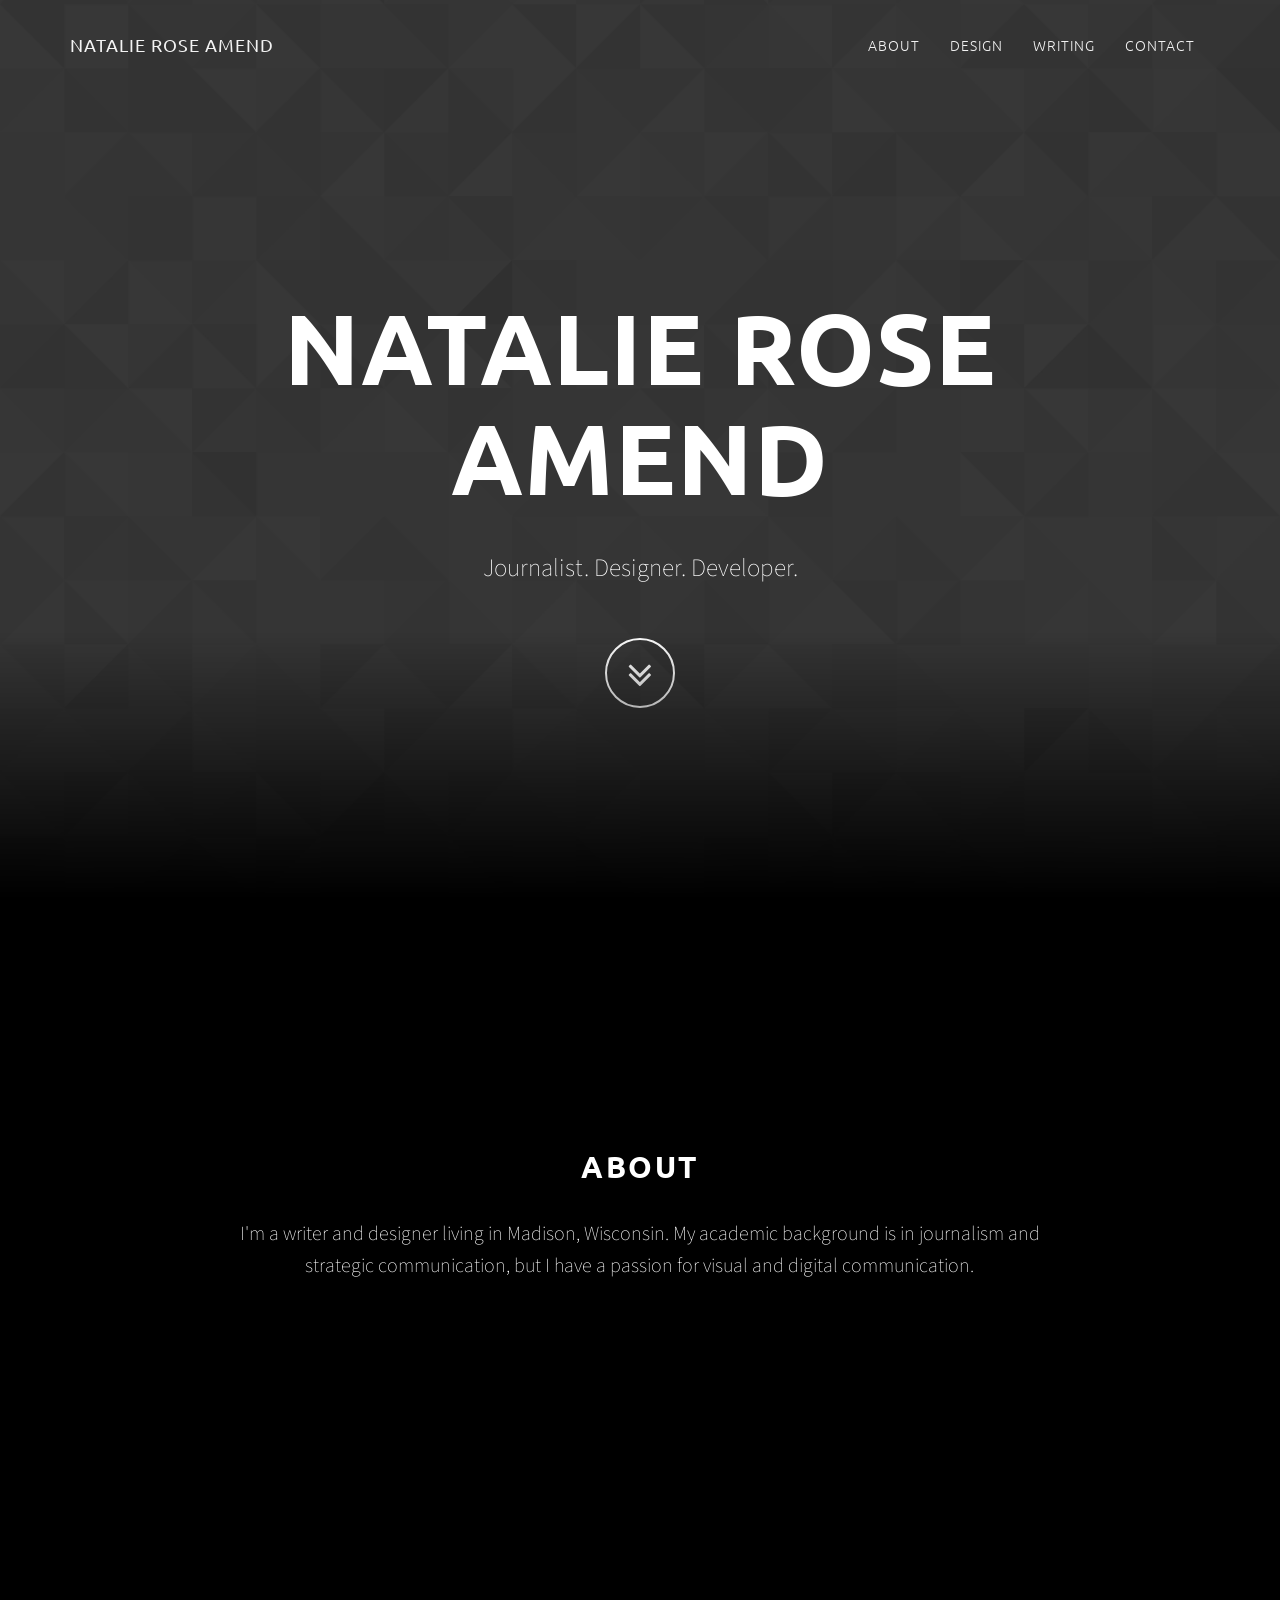
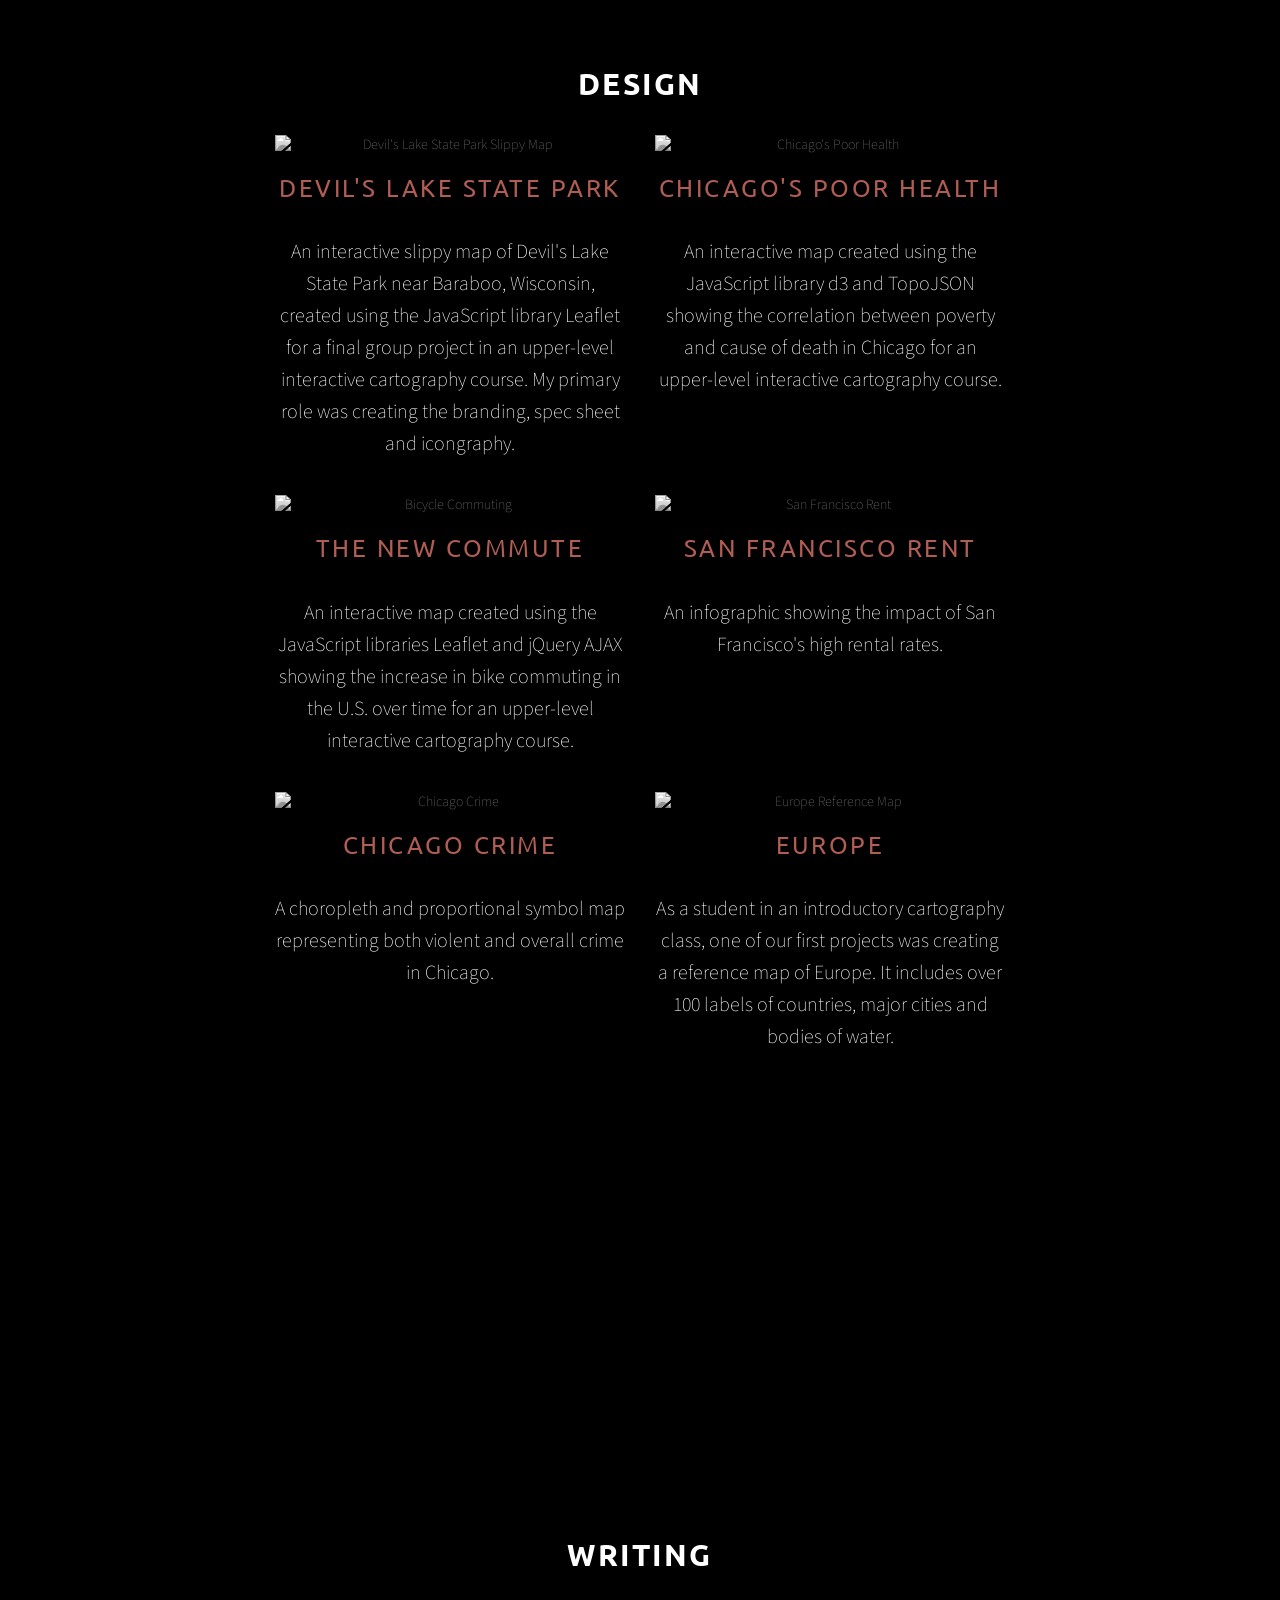
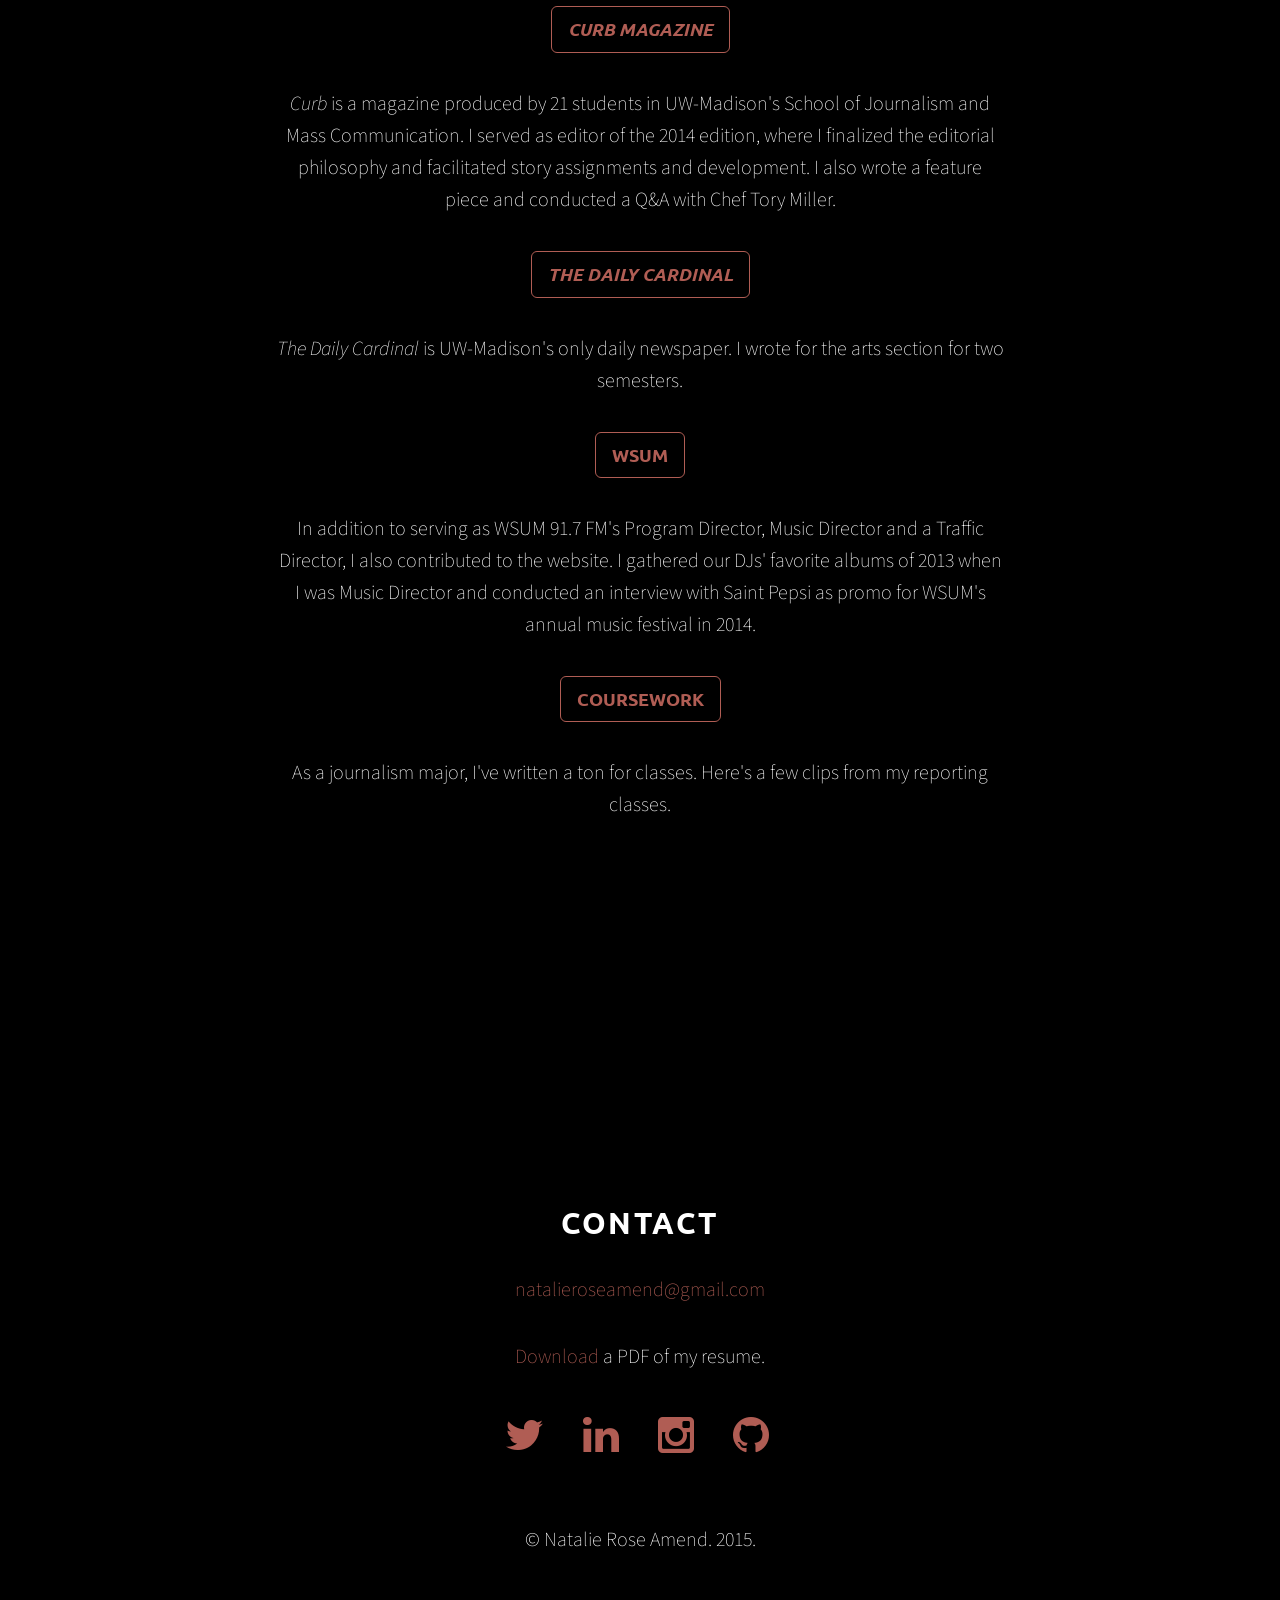
==== archive/index.html @ 85b29618 "added under construction landing" ====
<!DOCTYPE html>
<html lang="en">

<head>

    <meta charset="utf-8">
    <meta http-equiv="X-UA-Compatible" content="IE=edge">
    <meta name="viewport" content="width=device-width, initial-scale=1">
    <meta name="description" content="">
    <meta name="author" content="">

    <title>Natalie Rose Amend</title>

    <!-- Bootstrap Core CSS -->
    <link href="css/bootstrap.min.css" rel="stylesheet">

    <!-- Custom CSS -->
    <link href="css/style.css" rel="stylesheet">

    <!-- Custom Fonts -->
    <link href="font-awesome/css/font-awesome.min.css" rel="stylesheet" type="text/css">
    <link href="http://fonts.googleapis.com/css?family=Source Sans Pro:300,400,700,400italic,700italic" rel="stylesheet" type="text/css">
    <link href="http://fonts.googleapis.com/css?family=Ubuntu:300,400,700" rel="stylesheet" type="text/css">

    <!-- HTML5 Shim and Respond.js IE8 support of HTML5 elements and media queries -->
    <!-- WARNING: Respond.js doesn't work if you view the page via file:// -->
    <!--[if lt IE 9]>
        <script src="https://oss.maxcdn.com/libs/html5shiv/3.7.0/html5shiv.js"></script>
        <script src="https://oss.maxcdn.com/libs/respond.js/1.4.2/respond.min.js"></script>
    <![endif]-->

</head>

<body id="page-top" data-spy="scroll" data-target=".navbar-fixed-top">

    <!-- Navigation -->
    <nav class="navbar navbar-custom navbar-fixed-top" role="navigation">
        <div class="container">
            <div class="navbar-header">
                <button type="button" class="navbar-toggle" data-toggle="collapse" data-target=".navbar-main-collapse">
                    <i class="fa fa-bars"></i>
                </button>
                <a class="navbar-brand page-scroll" href="#page-top">
                    <span class="light">Natalie Rose Amend</span>
                </a>
            </div>

            <!-- Collect the nav links, forms, and other content for toggling -->
            <div class="collapse navbar-collapse navbar-right navbar-main-collapse">
                <ul class="nav navbar-nav">
                    <!-- Hidden li included to remove active class from about link when scrolled up past about section -->
                    <li class="hidden">
                        <a href="#page-top"></a>
                    </li>
                    <li>
                        <a class="page-scroll" href="#about">About</a>
                    </li>
                    <li>
                        <a class="page-scroll" href="#design">Design</a>
                    </li>
                    <li>
                        <a class="page-scroll" href="#writing">Writing</a>
                    </li>
                    <li>
                        <a class="page-scroll" href="#contact">Contact</a>
                    </li>
                </ul>
            </div>
            <!-- /.navbar-collapse -->
        </div>
        <!-- /.container -->
    </nav>

    <!-- intro -->
    <header class="intro">
        <div class="intro-body">
            <div class="container">
                <div class="row">
                    <div class="col-md-8 col-md-offset-2">
                        <h1 class="brand-heading">Natalie Rose Amend</h1>
                        <p class="intro-text">Journalist. Designer. Developer.</p>
                        <a href="#about" class="btn btn-circle page-scroll">
                            <i class="fa fa-angle-double-down animated"></i>
                        </a>
                    </div>
                </div>
            </div>
        </div>
    </header>

    <!-- about -->
    <section id="about" class="container content-section text-center">
        <div class="row">
            <div class="col-lg-8 col-lg-offset-2">
                <h2>About</h2>
                <p>I'm a writer and designer living in Madison, Wisconsin. My academic background is in journalism and strategic communication, but I have a passion for visual and digital communication.
            </div>
        </div>
    </section>

    <!-- design portfolio -->
    <section id="design" class="content-section text-center">
        <div class="portfolio-section">
            <div class="container">
                <div class="col-lg-8 col-lg-offset-2">
                    <h2>Design</h2>
<!-- Projects Row -->
        <div class="row">
            <div class="col-md-6 portfolio-item">
                <a href="http://geography.wisc.edu/courses/geog575/f14/students_final_projects/Devils_Lake/index.html">
                    <img class="img-responsive desaturate" src="http://i.imgur.com/4DS2DC9.png" alt="Devil's Lake State Park Slippy Map" target="_blank">
                </a><br>
                <h3>
                    <a href="http://geography.wisc.edu/courses/geog575/f14/students_final_projects/Devils_Lake/index.html" class="light" target="_blank">Devil's Lake State Park</a>
                </h3>
                <p>An interactive slippy map of Devil's Lake State Park near Baraboo, Wisconsin, created using the JavaScript library Leaflet for a final group project in an upper-level interactive cartography course. My primary role was creating the branding, spec sheet and icongraphy.</p>
            </div>
            <div class="col-md-6 portfolio-item">
                <a href="../d3/index.html">
                    <img class="img-responsive desaturate" src="http://i.imgur.com/hzvXACe.png" alt="Chicago's Poor Health" target="_blank">
                </a><br>
                <h3>
                    <a href="../d3/index.html" class="light" target="_blank">Chicago's Poor Health</a>
                </h3>
                <p>An interactive map created using the JavaScript library d3 and TopoJSON showing the correlation between poverty and cause of death in Chicago for an upper-level interactive cartography course.</p>
            </div>
        </div>
        <!-- /.row -->

        <!-- Projects Row -->
        <div class="row">
            <div class="col-md-6 portfolio-item">
                <a href="../leaflet/index.html">
                    <img class="img-responsive desaturate" src="http://i.imgur.com/d52rCHP.png" alt="Bicycle Commuting" target="_blank">
                </a><br>
                <h3>
                    <a href="../leaflet/index.html" class="light" target="_blank">The New Commute</a>
                </h3>
                <p>An interactive map created using the JavaScript libraries Leaflet and jQuery AJAX showing the increase in bike commuting in the U.S. over time for an upper-level interactive cartography course.</p>
            </div>
            <div class="col-md-6 portfolio-item">
                <a href="#">
                    <img class="img-responsive desaturate" src="http://i.imgur.com/lZc6gng.png" alt="San Francisco Rent" target="_blank">
                </a><br>
                <h3>
                    <a href="../img/SF-rent.jpg" class="light" target="_blank">San Francisco Rent</a>
                </h3>
                <p>An infographic showing the impact of San Francisco's high rental rates.</p>
            </div>
        </div>
        <!-- /.row -->

        <!-- Projects Row -->
        <div class="row">
            <div class="col-md-6 portfolio-item">
                <a href="#">
                    <img class="img-responsive desaturate" src="http://i.imgur.com/OzWQOEV.png" alt="Chicago Crime" target="_blank">
                </a><br>
                <h3>
                    <a href="../img/chicago-crime.jpg" class="light" target="_blank">Chicago Crime</a>
                </h3>
                <p>A choropleth and proportional symbol map representing both violent and overall crime in Chicago.</p>
            </div>
            <div class="col-md-6 portfolio-item">
                <a href="#">
                    <img class="img-responsive desaturate" src="http://i.imgur.com/meDMJNM.png" alt="Europe Reference Map" target="_blank">
                </a><br>
                <h3>
                    <a href="../img/europe.pdf" class="light" target="_blank">Europe</a>
                </h3>
                <p>As a student in an introductory cartography class, one of our first projects was creating a reference map of Europe. It includes over 100 labels of countries, major cities and bodies of water.</p>
            </div>
        </div>
        <!-- /.row -->
                </div>
            </div>
        </div>
    </section>

    <!-- writing portfolio -->
    <section id="writing" class="content-section text-center">
        <div class="portfolio-section">
            <div class="container">
                <div class="col-lg-8 col-lg-offset-2">
                    <h2>Writing</h2>
                    <a href="http://curbonline.com/author/natalie-amend/" target="_blank" class="btn btn-default btn-lg"><b><i>Curb Magazine</i></b></a><p><p>
                    <i>Curb</i> is a magazine produced by 21 students in UW-Madison's School of Journalism and Mass Communication. I served as editor of the 2014 edition, where I finalized the editorial philosophy and facilitated story assignments and development. I also wrote a feature piece and conducted a Q&A with Chef Tory Miller.<p><p>
                    <a href="http://host.madison.com/search/?l=50&sd=desc&s=start_time&f=html&byline=Natalie%20Amend" target="_blank" class="btn btn-default btn-lg"><b><i>The Daily Cardinal</i></b></a><p>
                    <i>The Daily Cardinal</i> is UW-Madison's only daily newspaper. I wrote for the arts section for two semesters.<p>
                     <a href="http://wsum.org/author/natalie-amend/" target="_blank" class="btn btn-default btn-lg"><b>WSUM</b></a><p>
                     In addition to serving as WSUM 91.7 FM's Program Director, Music Director and a Traffic Director, I also contributed to the website. I gathered our DJs' favorite albums of 2013 when I was Music Director and conducted an interview with Saint Pepsi as promo for WSUM's annual music festival in 2014.<p>
                     <a href="../img/coursework.pdf" target="_blank" class="btn btn-default btn-lg"><b>Coursework</b></a><p>
                     As a journalism major, I've written a ton for classes. Here's a few clips from my reporting classes.
                </div>
            </div>
        </div>
    </section>

    <!-- Contact Section -->
    <section id="contact" class="container content-section text-center">
        <div class="row">
            <div class="col-lg-8 col-lg-offset-2">
                <h2>Contact</h2>
                <p><a href="mailto:natalieroseamend@gmail.com">natalieroseamend@gmail.com</a>
                </p>
                <p><a href="../img/Amend_Resume_Winter2015.pdf" target="_blank">Download</a> a PDF of my resume.</p>
                <ul class="list-inline banner-social-buttons">
                    <li>
                        <a href="https://twitter.com/natalieamend" target="_blank" class="btn btn-social"><i class="fa fa-twitter fa-3x"></i></a>
                    </li>
                    <li>
                        <a href="http://www.linkedin.com/in/natalieamend" target="_blank" class="btn btn-social"><i class="fa fa-linkedin fa-3x"></i></a>
                    </li>
                    <li>
                        <a href="https://instagram.com/natalieroseamend" target="_blank" class="btn btn-social"><i class="fa fa-instagram fa-3x"></i></a>
                    </li>
                    <li>
                        <a href="https://github.com/natalieamend" target="_blank" class="btn btn-social"><i class="fa fa-github fa-3x"></i></a>
                    </li>
                </ul>
            </div>
        </div>
    </section>

    <!-- footer -->
    <footer>
        <div class="container text-center">
            <p>&copy; Natalie Rose Amend. 2015.</p>
        </div>
    </footer>

    <!-- scroll to top -->
    <a href="#0" class="cd-top">Top</a>

    <!-- jQuery -->
    <script src="js/jquery.js"></script>

    <!-- bootstrap -->
    <script src="js/bootstrap.min.js"></script>

    <!-- jQuery x2 -->
    <script src="js/jquery.easing.min.js"></script>

    <!-- main javascript -->
    <script src="js/main.js"></script>

</body>

</html>
---- archive/css/style.css ----
/*!
 * Start Bootstrap - Grayscale Bootstrap Theme (http://startbootstrap.com)
 * Code licensed under the Apache License v2.0.
 * For details, see http://www.apache.org/licenses/LICENSE-2.0.
 */

body {
    width: 100%;
    height: 100%;
    font-family: Source Sans Pro,"Helvetica Neue",Helvetica,Arial,sans-serif;
    font-weight: lighter;
    color: #fff;
    background-color: #000;
}

html {
    width: 100%;
    height: 100%;
}

h1,
h2,
h3,
h4,
h5,
h6 {
    margin: 0 0 35px;
    text-transform: uppercase;
    font-family: Ubuntu,"Helvetica Neue",Helvetica,Arial,sans-serif;
    font-weight: 700;
}

h1 {
    letter-spacing: 1px;
}

h2,
h3,
h4,
h5,
h6 {
    letter-spacing: 2.5px;
}

p {
    margin: 0 0 25px;
    font-size: 18px;
    line-height: 1.5;
}

@media(min-width:767px) {
    p {
        margin: 0 0 35px;
        font-size: 20px;
        line-height: 1.6;
    }
}

a {
    color: #B05D54;
    -webkit-transition: all .2s ease-in-out;
    -moz-transition: all .2s ease-in-out;
    transition: all .2s ease-in-out;
}

a:hover {
    text-decoration: none;
    color: rgba(255,255,255,.1);
}

.light {
    font-weight: 400;
}

img {
    filter: url("data:image/svg+xml;utf8,<svg xmlns=\'http://www.w3.org/2000/svg\'><filter id=\'grayscale\'><feColorMatrix type=\'matrix\' values=\'0.3333 0.3333 0.3333 0 0 0.3333 0.3333 0.3333 0 0 0.3333 0.3333 0.3333 0 0 0 0 0 1 0\'/></filter></svg>#grayscale"); /* Firefox 10+, Firefox on Android */    
    -webkit-filter: grayscale(100%);
    -moz-filter: grayscale(100%);
    -ms-filter: grayscale(100%);
    filter: grayscale(100%);
    filter: gray; /* IE 6-9 */
-webkit-transition: all 0.5s ease;
  -moz-transition: all 0.5s ease;
  -ms-transition: all 0.5s ease;
  -o-transition: all 0.5s ease;
  transition: all 0.5s ease;
}

img:hover {
    filter: grayscale(0%);
    -webkit-filter: grayscale(0%);
    filter: none;
    opacity: 1;
}

.navbar-custom {
    margin-bottom: 0;
    text-transform: uppercase;
    font-family: Ubuntu,"Helvetica Neue",Helvetica,Arial,sans-serif;
    background-color: #B05D54;
    opacity: .94;
}

.navbar-custom .navbar-brand {
    font-weight: 700;
}

.navbar-custom .navbar-brand:focus {
    outline: 0;
}

.navbar-custom .navbar-brand .navbar-toggle {
    padding: 4px 6px;
    font-size: 16px;
    color: #fff;
}

.navbar-custom .navbar-brand .navbar-toggle:focus,
.navbar-custom .navbar-brand .navbar-toggle:active {
    outline: 0;
}

.navbar-custom a {
    color: #fff;
}

.navbar-custom .nav li.active {
    outline: nonte;
    background-color: rgba(255,255,255,.3);
}

.navbar-custom .nav li a {
    -webkit-transition: background .3s ease-in-out;
    -moz-transition: background .3s ease-in-out;
    transition: background .3s ease-in-out;
}

.navbar-custom .nav li a:hover,
.navbar-custom .nav li a:focus,
.navbar-custom .nav li a.active {
    outline: 0;
    background-color: rgba(255,255,255,.3);
}

@media(min-width:767px) {
    .navbar {
        padding: 20px 0;
        border-bottom: 0;
        letter-spacing: 1px;
        background: 0 0;
        -webkit-transition: background .5s ease-in-out,padding .5s ease-in-out;
        -moz-transition: background .5s ease-in-out,padding .5s ease-in-out;
        transition: background .5s ease-in-out,padding .5s ease-in-out;
    }

    .top-nav-collapse {
        padding: 0;
        background-color: #B05D54;
    }

    .navbar-custom.top-nav-collapse {
        border-bottom: 1px solid rgba(255,255,255,.3);
    }
}

.intro {
    display: table;
    width: 100%;
    height: 100%;
    padding: 100px 0;
    text-align: center;
    color: #fff;
    background: url(../img/intro-background.png) bottom center scroll;
    background-color: #000;
    -webkit-background-size: cover;
    -moz-background-size: cover;
    background-size: cover;
    -o-background-size: cover;
    -webkit-mask-image: -webkit-gradient(linear, left 70%, left bottom, from(rgba(0,0,0,1)), to(rgba(0,0,0,0)));

}

.intro .intro-body {
    display: table-cell;
    vertical-align: middle;
}

.intro .intro-body .brand-heading {
    font-size: 35px;
    margin-top: 100px;
}

.intro .intro-body .intro-text {
    font-size: 18px;
}

@media(min-width:767px) {
    .intro {
        height: 100%;
        padding: 0;
    }

    .intro .intro-body .brand-heading {
        font-size: 100px;
    }

    .intro .intro-body .intro-text {
        font-size: 25px;
    }
}

.btn-circle {
    width: 70px;
    height: 70px;
    margin-top: 15px;
    padding: 7px 16px;
    border: 2px solid #fff;
    border-radius: 35px;
    font-size: 40px;
    color: #fff;
    background: 0 0;
    -webkit-transition: background .3s ease-in-out;
    -moz-transition: background .3s ease-in-out;
    transition: background .3s ease-in-out;
}

.btn-circle:hover,
.btn-circle:focus {
    outline: 0;
    color: #fff;
    background: rgba(255,255,255,.1);
}

.btn-circle i.animated {
    -webkit-transition-property: -webkit-transform;
    -webkit-transition-duration: 1s;
    -moz-transition-property: -moz-transform;
    -moz-transition-duration: 1s;
}

.btn-circle:hover i.animated {
    -webkit-animation-name: pulse;
    -moz-animation-name: pulse;
    -webkit-animation-duration: 1.5s;
    -moz-animation-duration: 1.5s;
    -webkit-animation-iteration-count: infinite;
    -moz-animation-iteration-count: infinite;
    -webkit-animation-timing-function: linear;
    -moz-animation-timing-function: linear;
}

@-webkit-keyframes pulse {    
    0 {
        -webkit-transform: scale(1);
        transform: scale(1);
    }

    50% {
        -webkit-transform: scale(1.2);
        transform: scale(1.2);
    }

    100% {
        -webkit-transform: scale(1);
        transform: scale(1);
    }
}

@-moz-keyframes pulse {    
    0 {
        -moz-transform: scale(1);
        transform: scale(1);
    }

    50% {
        -moz-transform: scale(1.2);
        transform: scale(1.2);
    }

    100% {
        -moz-transform: scale(1);
        transform: scale(1);
    }
}

.content-section {
    width: 100%;
    padding-top: 100px;
    background-color: #000000;
    -webkit-background-size: cover;
    -moz-background-size: cover;
    background-size: cover;
    -o-background-size: cover;
}

.portfolio-section {
    width: 100%;
    padding: 50px 0;
    color: #fff;
    background-color: #000000;
    -webkit-background-size: cover;
    -moz-background-size: cover;
    background-size: cover;
    -o-background-size: cover;
}

@media(min-width:767px) {
    .content-section {
        padding-top: 250px;
    }

    .portfolio-section {
        padding: 100px 0;
    }

}

.btn {
    text-transform: uppercase;
    font-family: Ubuntu,"Helvetica Neue",Helvetica,Arial,sans-serif;
    font-weight: 200;
    display: inline-block;
    -webkit-transition: all .3s ease-in-out;
    -moz-transition: all .3s ease-in-out;
    transition: all .3s ease-in-out;
}

.btn-default {
    border: 1px solid #B05D54;
    color: #B05D54;
    background-color: transparent;
}

.btn-default:hover,
.btn-default:focus {
    border: 1px solid #B05D54;
    outline: 0;
    color: #000;
    background-color: #B05D54;
}

ul.banner-social-buttons {
    margin-top: 0;
}

@media(max-width:1199px) {
    ul.banner-social-buttons {
        margin-top: 15px;
    }
}

@media(max-width:767px) {
    ul.banner-social-buttons li {
        display: block;
        margin-bottom: 20px;
        padding: 0;
    }

    ul.banner-social-buttons li:last-child {
        margin-bottom: 0;
    }
}

footer {
    padding: 50px 0;
}

footer p {
    margin: 0;
}

/* selection color */

::selection {
  background: rgba(237,237,237,0.7); /* WebKit/Blink Browsers */
}
::-moz-selection {
  background: rgba(237,237,237,0.7); /* Gecko Browsers */
}

/* scroll to top */

.cd-container {
  width: 90%;
  max-width: 768px;
  margin: 2em auto;
}
.cd-container::after {
  /* clearfix */
  content: '';
  display: table;
  clear: both;
}

.cd-top {
  display: inline-block;
  height: 40px;
  width: 40px;
  position: fixed;
  bottom: 40px;
  right: 10px;
  box-shadow: 0 0 10px rgba(0, 0, 0, 0.05);
  /* image replacement properties */
  overflow: hidden;
  text-indent: 100%;
  white-space: nowrap;
  background: rgba(232, 98, 86, 0.8) url(../img/cd-top-arrow.svg) no-repeat center 50%;
  visibility: hidden;
  opacity: 0;
  -webkit-transition: all 0.5s ease;
  -moz-transition: all 0.5s ease;
  -ms-transition: all 0.5s ease;
  -o-transition: all 0.5s ease;
  transition: all 0.5s ease;
}
.cd-top.cd-is-visible, .cd-top.cd-fade-out, .no-touch .cd-top:hover {
    opacity: 1;
}
.cd-top.cd-is-visible {
  /* the button becomes visible */
  visibility: visible;
}
.cd-top.cd-fade-out {
  /* if the user keeps scrolling down, the button is out of focus and becomes less visible */
  opacity: .65;
}
.no-touch .cd-top:hover {
  background-color: #000000;
  opacity: 1;
}
@media only screen and (min-width: 768px) {
  .cd-top {
    right: 20px;
    bottom: 20px;
  }
}
@media only screen and (min-width: 1024px) {
  .cd-top {
    height: 60px;
    width: 60px;
    right: 30px;
    bottom: 30px;
  }
}
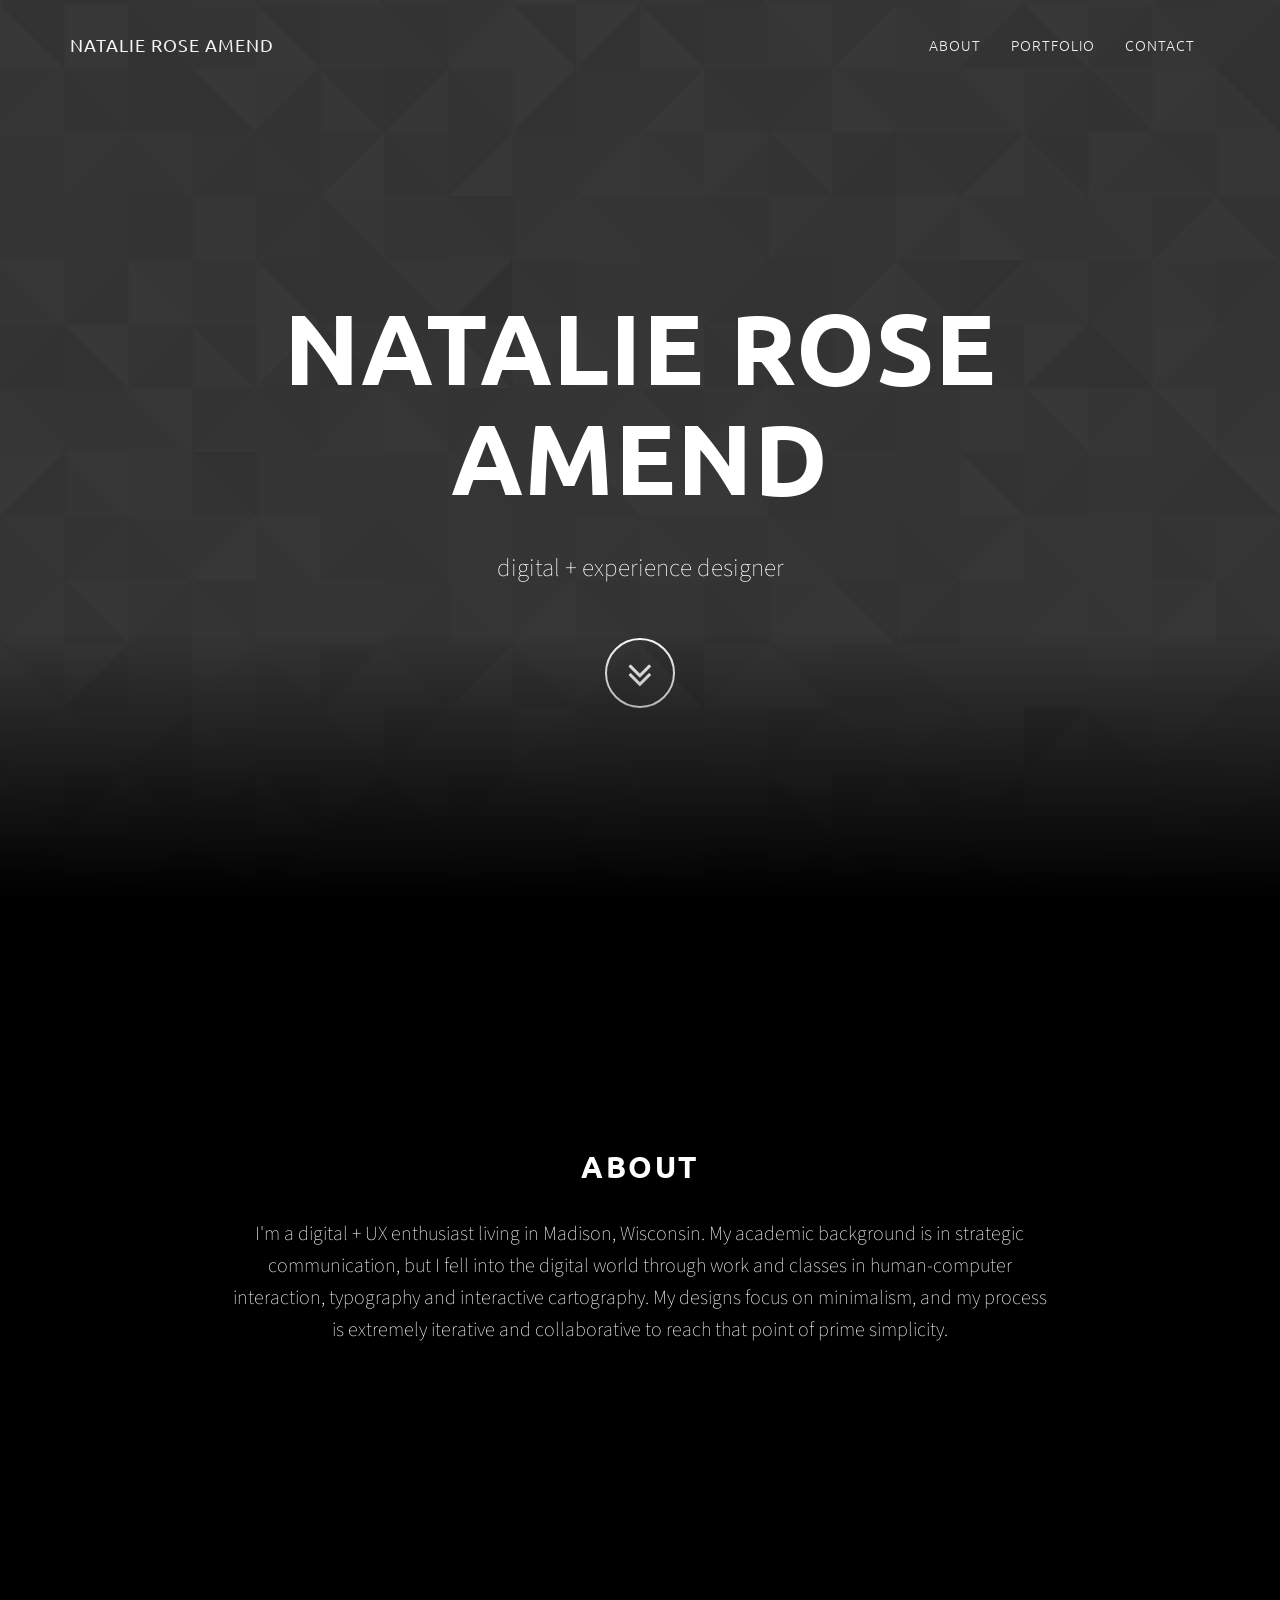
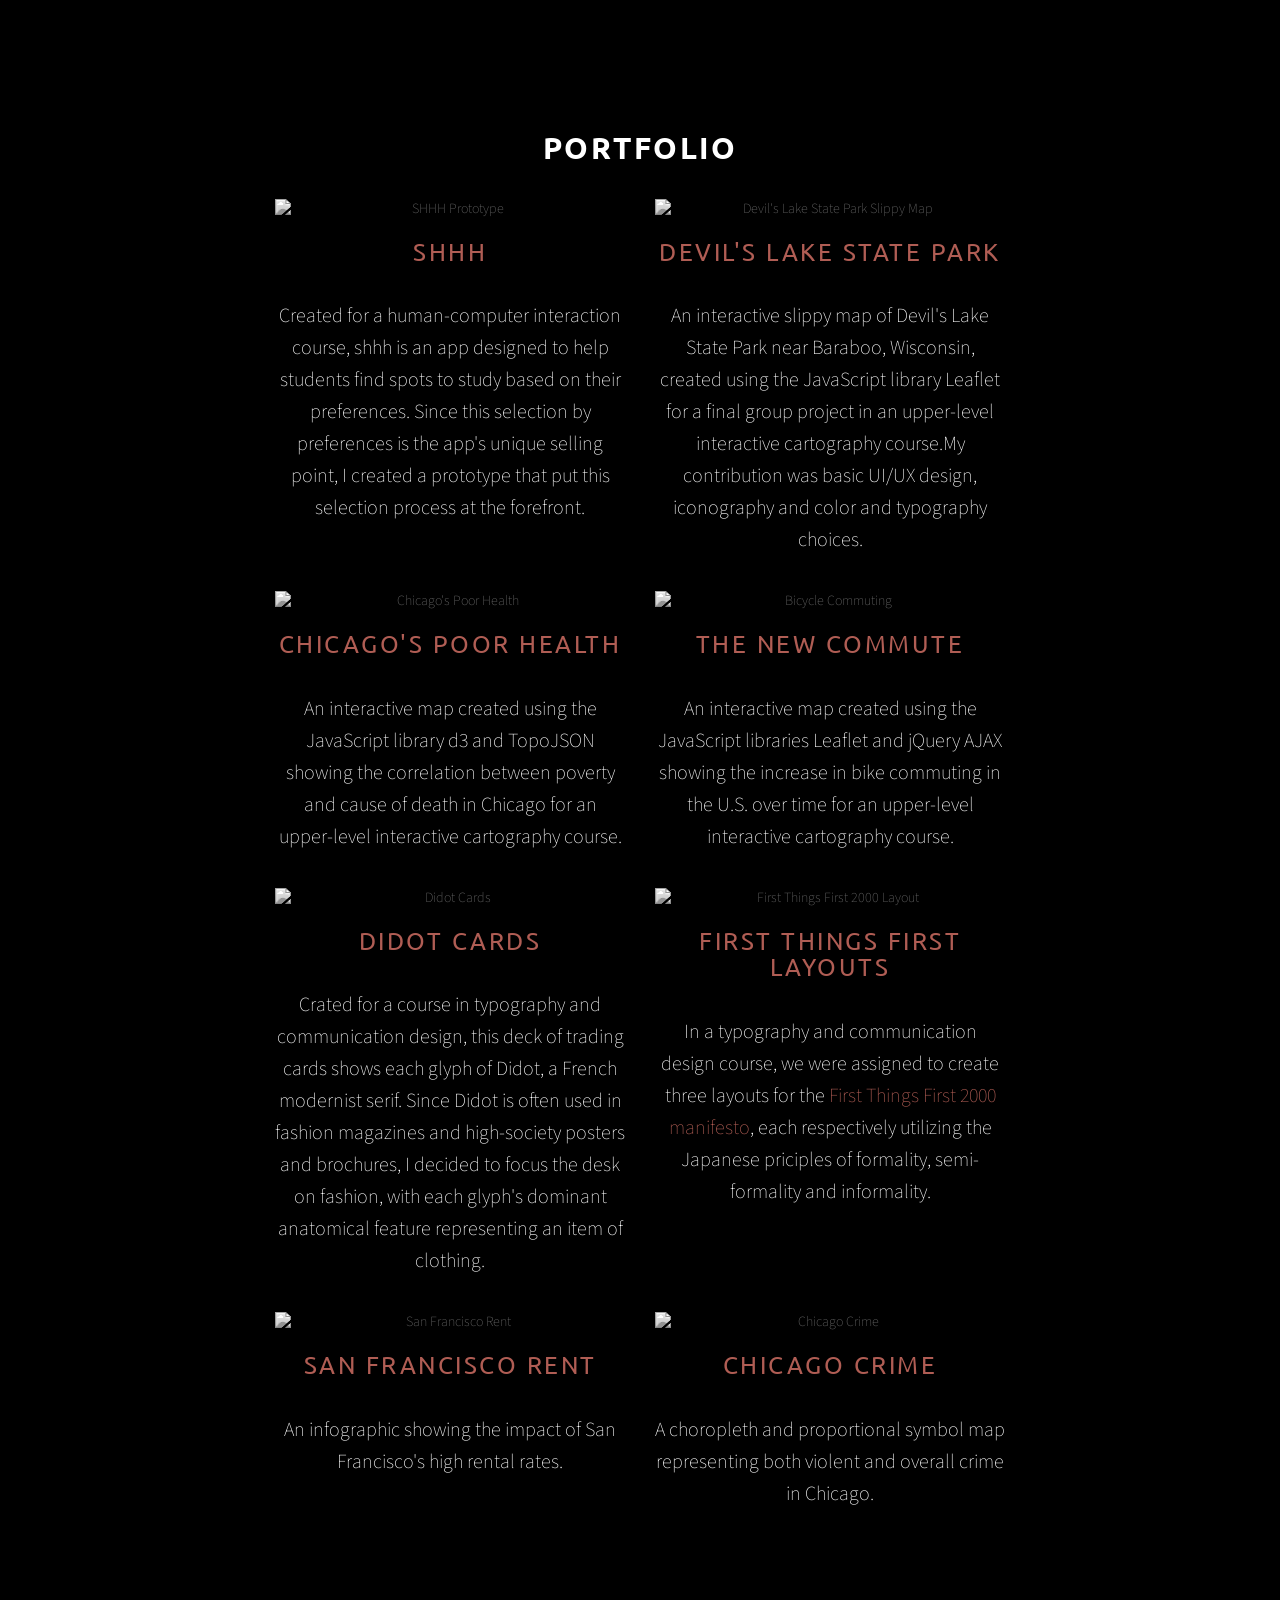
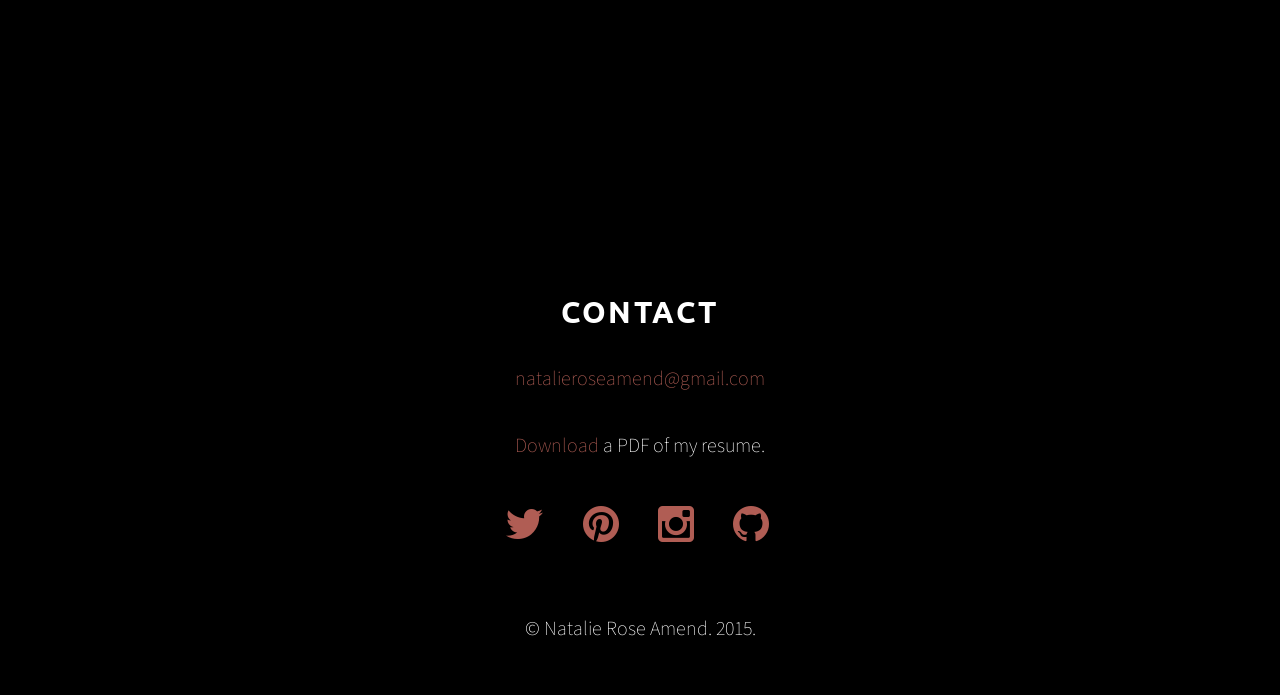
==== commit ac71b9a5: "launch" ====
--- a/archive/index.html
+++ b/archive/index.html
@@ -9,7 +9,7 @@
     <meta name="description" content="">
     <meta name="author" content="">
 
-    <title>Natalie Rose Amend</title>
+    <title>NATALIE ROSE AMEND</title>
 
     <!-- Bootstrap Core CSS -->
     <link href="css/bootstrap.min.css" rel="stylesheet">
@@ -56,10 +56,7 @@
                         <a class="page-scroll" href="#about">About</a>
                     </li>
                     <li>
-                        <a class="page-scroll" href="#design">Design</a>
-                    </li>
-                    <li>
-                        <a class="page-scroll" href="#writing">Writing</a>
+                        <a class="page-scroll" href="#portfolio">Portfolio</a>
                     </li>
                     <li>
                         <a class="page-scroll" href="#contact">Contact</a>
@@ -78,7 +75,7 @@
                 <div class="row">
                     <div class="col-md-8 col-md-offset-2">
                         <h1 class="brand-heading">Natalie Rose Amend</h1>
-                        <p class="intro-text">Journalist. Designer. Developer.</p>
+                        <p class="intro-text">digital + experience designer</p>
                         <a href="#about" class="btn btn-circle page-scroll">
                             <i class="fa fa-angle-double-down animated"></i>
                         </a>
@@ -93,30 +90,44 @@
         <div class="row">
             <div class="col-lg-8 col-lg-offset-2">
                 <h2>About</h2>
-                <p>I'm a writer and designer living in Madison, Wisconsin. My academic background is in journalism and strategic communication, but I have a passion for visual and digital communication.
+                <p class="center-justified">I'm a digital + UX enthusiast living in Madison, Wisconsin. My academic background is in strategic communication, but I fell into the digital world through work and classes in human-computer interaction, typography and interactive cartography. My designs focus on minimalism, and my process is extremely iterative and collaborative to reach that point of prime simplicity.
             </div>
         </div>
     </section>
 
     <!-- design portfolio -->
-    <section id="design" class="content-section text-center">
+    <section id="portfolio" class="content-section text-center">
         <div class="portfolio-section">
             <div class="container">
                 <div class="col-lg-8 col-lg-offset-2">
-                    <h2>Design</h2>
+                    <h2>Portfolio</h2>
 <!-- Projects Row -->
         <div class="row">
             <div class="col-md-6 portfolio-item">
-                <a href="http://geography.wisc.edu/courses/geog575/f14/students_final_projects/Devils_Lake/index.html">
+                <a href="shhh.html" target="blank">
+                    <img class="img-responsive desaturate" src="http://i.imgur.com/r5UMZY3.png" alt="SHHH Prototype" target="_blank">
+                </a><br>
+                <h3>
+                    <a href="shhh.html" class="light" target="_blank">SHHH</a>
+                </h3>
+                <p>Created for a human-computer interaction course, shhh is an app designed to help students find spots to study based on their preferences. Since this selection by preferences is the app's unique selling point, I created a prototype that put this selection process at the forefront.</p>
+            </div>
+            <div class="col-md-6 portfolio-item">
+                <a href="http://geography.wisc.edu/courses/geog575/f14/students_final_projects/Devils_Lake/index.html" target="_blank">
                     <img class="img-responsive desaturate" src="http://i.imgur.com/4DS2DC9.png" alt="Devil's Lake State Park Slippy Map" target="_blank">
                 </a><br>
                 <h3>
                     <a href="http://geography.wisc.edu/courses/geog575/f14/students_final_projects/Devils_Lake/index.html" class="light" target="_blank">Devil's Lake State Park</a>
                 </h3>
-                <p>An interactive slippy map of Devil's Lake State Park near Baraboo, Wisconsin, created using the JavaScript library Leaflet for a final group project in an upper-level interactive cartography course. My primary role was creating the branding, spec sheet and icongraphy.</p>
-            </div>
-            <div class="col-md-6 portfolio-item">
-                <a href="../d3/index.html">
+                <p>An interactive slippy map of Devil's Lake State Park near Baraboo, Wisconsin, created using the JavaScript library Leaflet for a final group project in an upper-level interactive cartography course.My contribution was basic UI/UX design, iconography and color and typography choices.</p>
+            </div>
+        </div>
+        <!-- /.row -->
+
+        <!-- Projects Row -->
+        <div class="row">
+            <div class="col-md-6 portfolio-item">
+                <a href="../d3/index.html" target="_blank">
                     <img class="img-responsive desaturate" src="http://i.imgur.com/hzvXACe.png" alt="Chicago's Poor Health" target="_blank">
                 </a><br>
                 <h3>
@@ -124,73 +135,65 @@
                 </h3>
                 <p>An interactive map created using the JavaScript library d3 and TopoJSON showing the correlation between poverty and cause of death in Chicago for an upper-level interactive cartography course.</p>
             </div>
+            <div class="col-md-6 portfolio-item">
+                <a href="../leaflet/index.html" target="_blank">
+                    <img class="img-responsive desaturate" src="http://i.imgur.com/d52rCHP.png" alt="Bicycle Commuting" target="_blank">
+                </a><br>
+                <h3>
+                    <a href="../leaflet/index.html" class="light" target="_blank">The New Commute</a>
+                </h3>
+                <p>An interactive map created using the JavaScript libraries Leaflet and jQuery AJAX showing the increase in bike commuting in the U.S. over time for an upper-level interactive cartography course.</p>
+            </div>
         </div>
         <!-- /.row -->
 
         <!-- Projects Row -->
         <div class="row">
-            <div class="col-md-6 portfolio-item">
-                <a href="../leaflet/index.html">
-                    <img class="img-responsive desaturate" src="http://i.imgur.com/d52rCHP.png" alt="Bicycle Commuting" target="_blank">
-                </a><br>
-                <h3>
-                    <a href="../leaflet/index.html" class="light" target="_blank">The New Commute</a>
-                </h3>
-                <p>An interactive map created using the JavaScript libraries Leaflet and jQuery AJAX showing the increase in bike commuting in the U.S. over time for an upper-level interactive cartography course.</p>
-            </div>
-            <div class="col-md-6 portfolio-item">
-                <a href="#">
+                <div class="col-md-6 portfolio-item">
+                <a href="../img/port/didot-cards.pdf" target="_blank">
+                    <img class="img-responsive desaturate" src="http://i.imgur.com/lZc6gng.png" alt="Didot Cards" target="_blank">
+                </a><br>
+                <h3>
+                    <a href="../img/port/didot-cards.pdf" class="light" target="_blank">Didot Cards</a>
+                </h3>
+                <p>Crated for a course in typography and communication design, this deck of trading cards shows each glyph of Didot, a French modernist serif. Since Didot is often used in fashion magazines and high-society posters and brochures, I decided to focus the desk on fashion, with each glyph's dominant anatomical feature representing an item of clothing.</p>
+            </div>
+            <div class="col-md-6 portfolio-item">
+                <a href="../img/port/first-things-first.pdf" target="_blank">
+                    <img class="img-responsive desaturate" src="http://i.imgur.com/OzWQOEV.png" alt="First Things First 2000 Layout" target="_blank">
+                </a><br>
+                <h3>
+                    <a href="../img/port/first-things-first.pdf" class="light" target="_blank">First Things First Layouts</a>
+                </h3>
+                <p>In a typography and communication design course, we were assigned to create three layouts for the <a href="http://www.eyemagazine.com/feature/article/first-things-first-manifesto-2000" target="_blank">First Things First 2000 manifesto</a>, each respectively utilizing the Japanese priciples of formality, semi-formality and informality.</p>
+            </div>
+        </div>
+        <!-- /.row -->
+
+        <!-- Projects Row -->
+        <div class="row">
+                <div class="col-md-6 portfolio-item">
+                <a href="../img/port/didot-cards.pdf" target="_blank">
                     <img class="img-responsive desaturate" src="http://i.imgur.com/lZc6gng.png" alt="San Francisco Rent" target="_blank">
                 </a><br>
                 <h3>
-                    <a href="../img/SF-rent.jpg" class="light" target="_blank">San Francisco Rent</a>
+                    <a href="../img/port/didot-cards.pdf" class="light" target="_blank">San Francisco Rent</a>
                 </h3>
                 <p>An infographic showing the impact of San Francisco's high rental rates.</p>
             </div>
-        </div>
-        <!-- /.row -->
-
-        <!-- Projects Row -->
-        <div class="row">
-            <div class="col-md-6 portfolio-item">
-                <a href="#">
+            <div class="col-md-6 portfolio-item">
+                <a href="../img/port/didot-cards.pdf" target="_blank">
                     <img class="img-responsive desaturate" src="http://i.imgur.com/OzWQOEV.png" alt="Chicago Crime" target="_blank">
                 </a><br>
                 <h3>
-                    <a href="../img/chicago-crime.jpg" class="light" target="_blank">Chicago Crime</a>
+                    <a href="../img/port/didot-cards.pdf" class="light" target="_blank">Chicago Crime</a>
                 </h3>
                 <p>A choropleth and proportional symbol map representing both violent and overall crime in Chicago.</p>
             </div>
-            <div class="col-md-6 portfolio-item">
-                <a href="#">
-                    <img class="img-responsive desaturate" src="http://i.imgur.com/meDMJNM.png" alt="Europe Reference Map" target="_blank">
-                </a><br>
-                <h3>
-                    <a href="../img/europe.pdf" class="light" target="_blank">Europe</a>
-                </h3>
-                <p>As a student in an introductory cartography class, one of our first projects was creating a reference map of Europe. It includes over 100 labels of countries, major cities and bodies of water.</p>
-            </div>
-        </div>
-        <!-- /.row -->
-                </div>
-            </div>
-        </div>
-    </section>
-
-    <!-- writing portfolio -->
-    <section id="writing" class="content-section text-center">
-        <div class="portfolio-section">
-            <div class="container">
-                <div class="col-lg-8 col-lg-offset-2">
-                    <h2>Writing</h2>
-                    <a href="http://curbonline.com/author/natalie-amend/" target="_blank" class="btn btn-default btn-lg"><b><i>Curb Magazine</i></b></a><p><p>
-                    <i>Curb</i> is a magazine produced by 21 students in UW-Madison's School of Journalism and Mass Communication. I served as editor of the 2014 edition, where I finalized the editorial philosophy and facilitated story assignments and development. I also wrote a feature piece and conducted a Q&A with Chef Tory Miller.<p><p>
-                    <a href="http://host.madison.com/search/?l=50&sd=desc&s=start_time&f=html&byline=Natalie%20Amend" target="_blank" class="btn btn-default btn-lg"><b><i>The Daily Cardinal</i></b></a><p>
-                    <i>The Daily Cardinal</i> is UW-Madison's only daily newspaper. I wrote for the arts section for two semesters.<p>
-                     <a href="http://wsum.org/author/natalie-amend/" target="_blank" class="btn btn-default btn-lg"><b>WSUM</b></a><p>
-                     In addition to serving as WSUM 91.7 FM's Program Director, Music Director and a Traffic Director, I also contributed to the website. I gathered our DJs' favorite albums of 2013 when I was Music Director and conducted an interview with Saint Pepsi as promo for WSUM's annual music festival in 2014.<p>
-                     <a href="../img/coursework.pdf" target="_blank" class="btn btn-default btn-lg"><b>Coursework</b></a><p>
-                     As a journalism major, I've written a ton for classes. Here's a few clips from my reporting classes.
+        </div>
+        <!-- /.row -->
+
+
                 </div>
             </div>
         </div>
@@ -203,13 +206,13 @@
                 <h2>Contact</h2>
                 <p><a href="mailto:natalieroseamend@gmail.com">natalieroseamend@gmail.com</a>
                 </p>
-                <p><a href="../img/Amend_Resume_Winter2015.pdf" target="_blank">Download</a> a PDF of my resume.</p>
+                <p><a href=".../img/Amend_Resume_Spring2015.pdf" target="_blank">Download</a> a PDF of my resume.</p>
                 <ul class="list-inline banner-social-buttons">
                     <li>
                         <a href="https://twitter.com/natalieamend" target="_blank" class="btn btn-social"><i class="fa fa-twitter fa-3x"></i></a>
                     </li>
                     <li>
-                        <a href="http://www.linkedin.com/in/natalieamend" target="_blank" class="btn btn-social"><i class="fa fa-linkedin fa-3x"></i></a>
+                        <a href="http://www.pinterest.com/natalieamend" target="_blank" class="btn btn-social"><i class="fa fa-pinterest fa-3x"></i></a>
                     </li>
                     <li>
                         <a href="https://instagram.com/natalieroseamend" target="_blank" class="btn btn-social"><i class="fa fa-instagram fa-3x"></i></a>
--- a/archive/css/style.css
+++ b/archive/css/style.css
@@ -441,4 +441,4 @@
     right: 30px;
     bottom: 30px;
   }
-}
+}
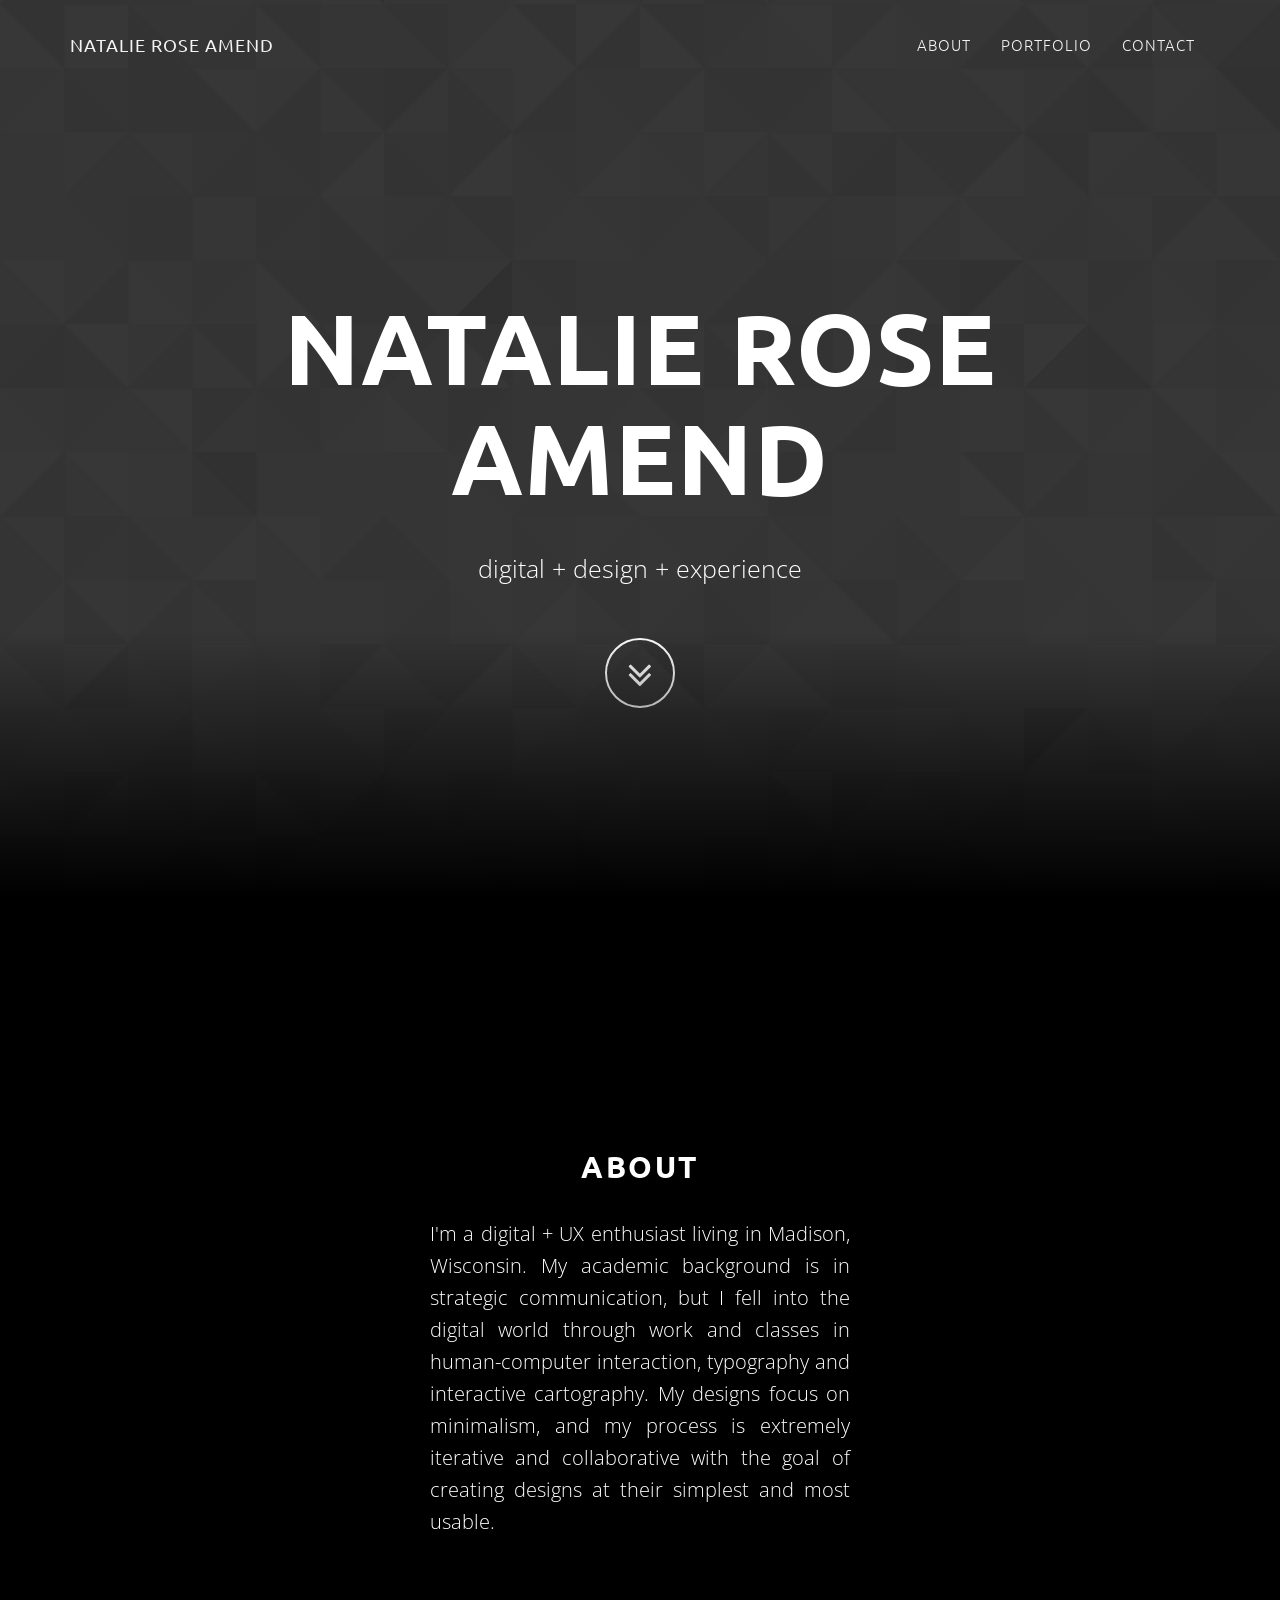
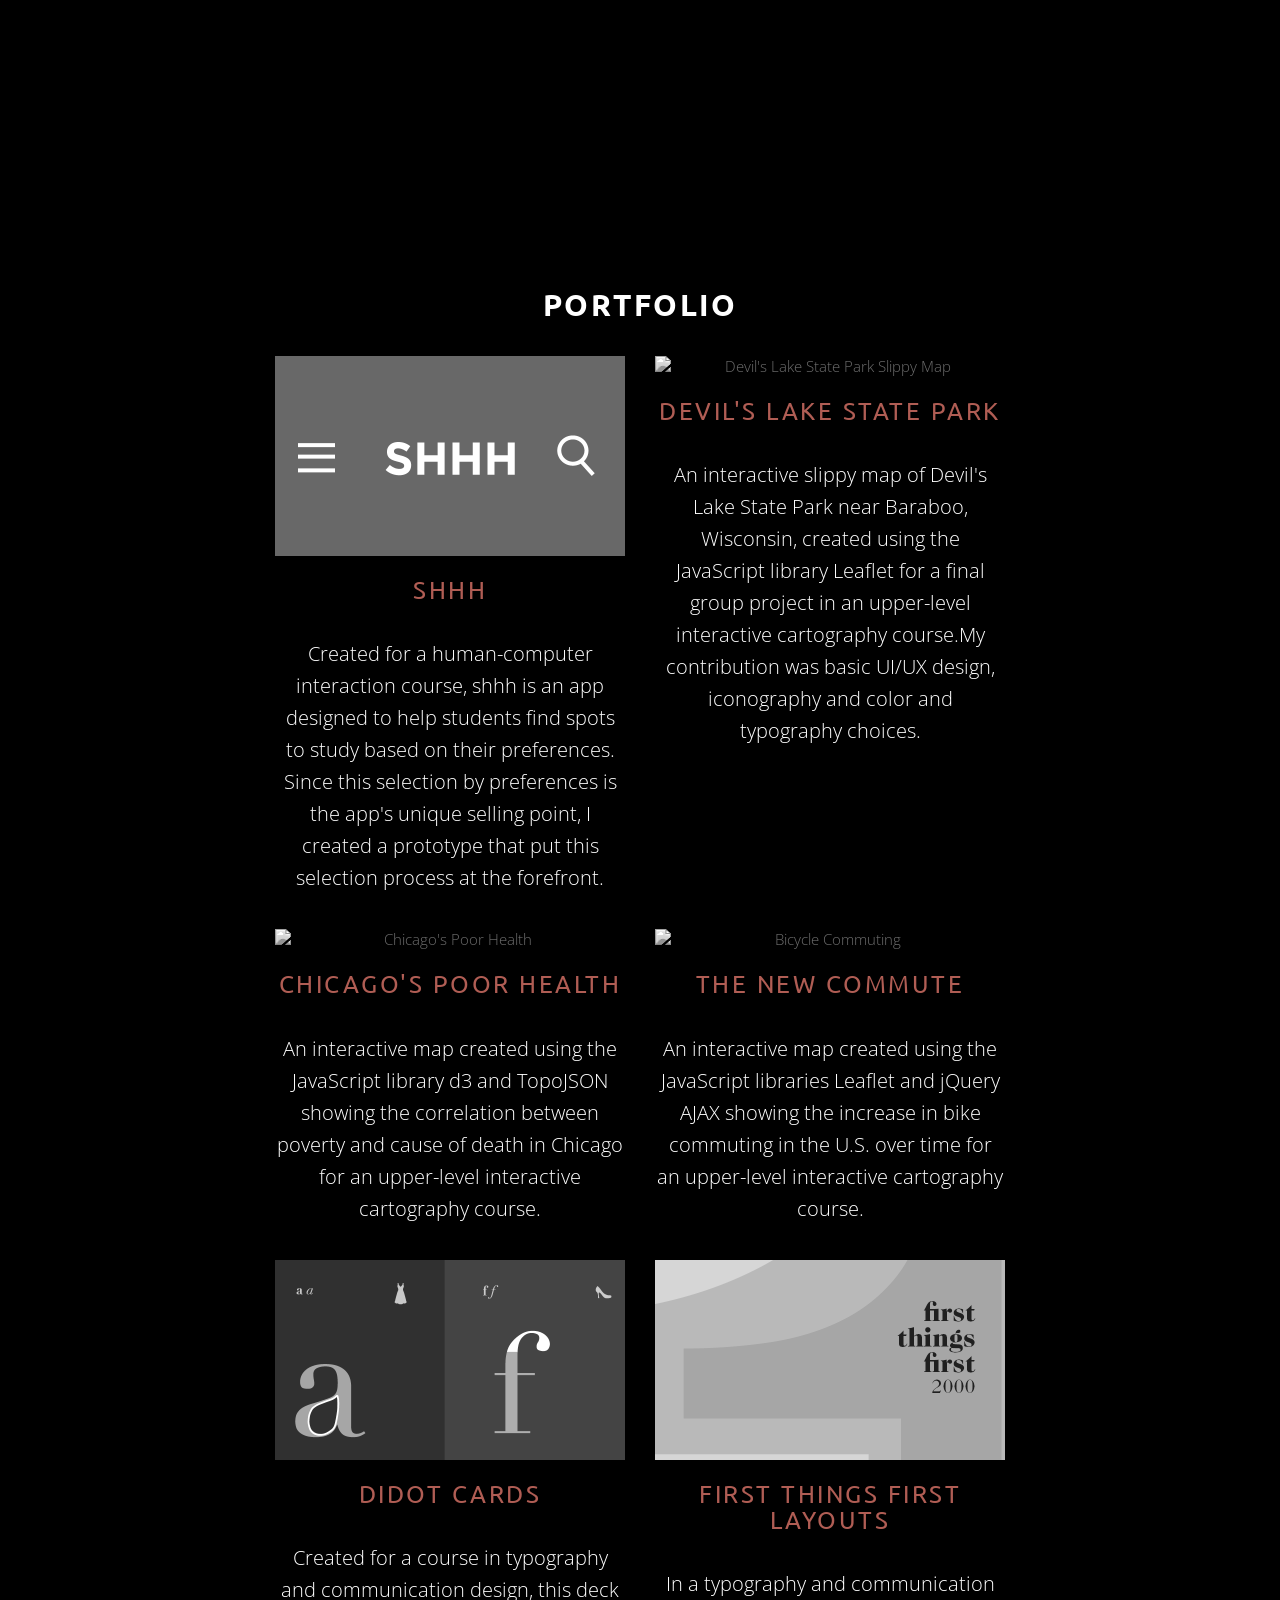
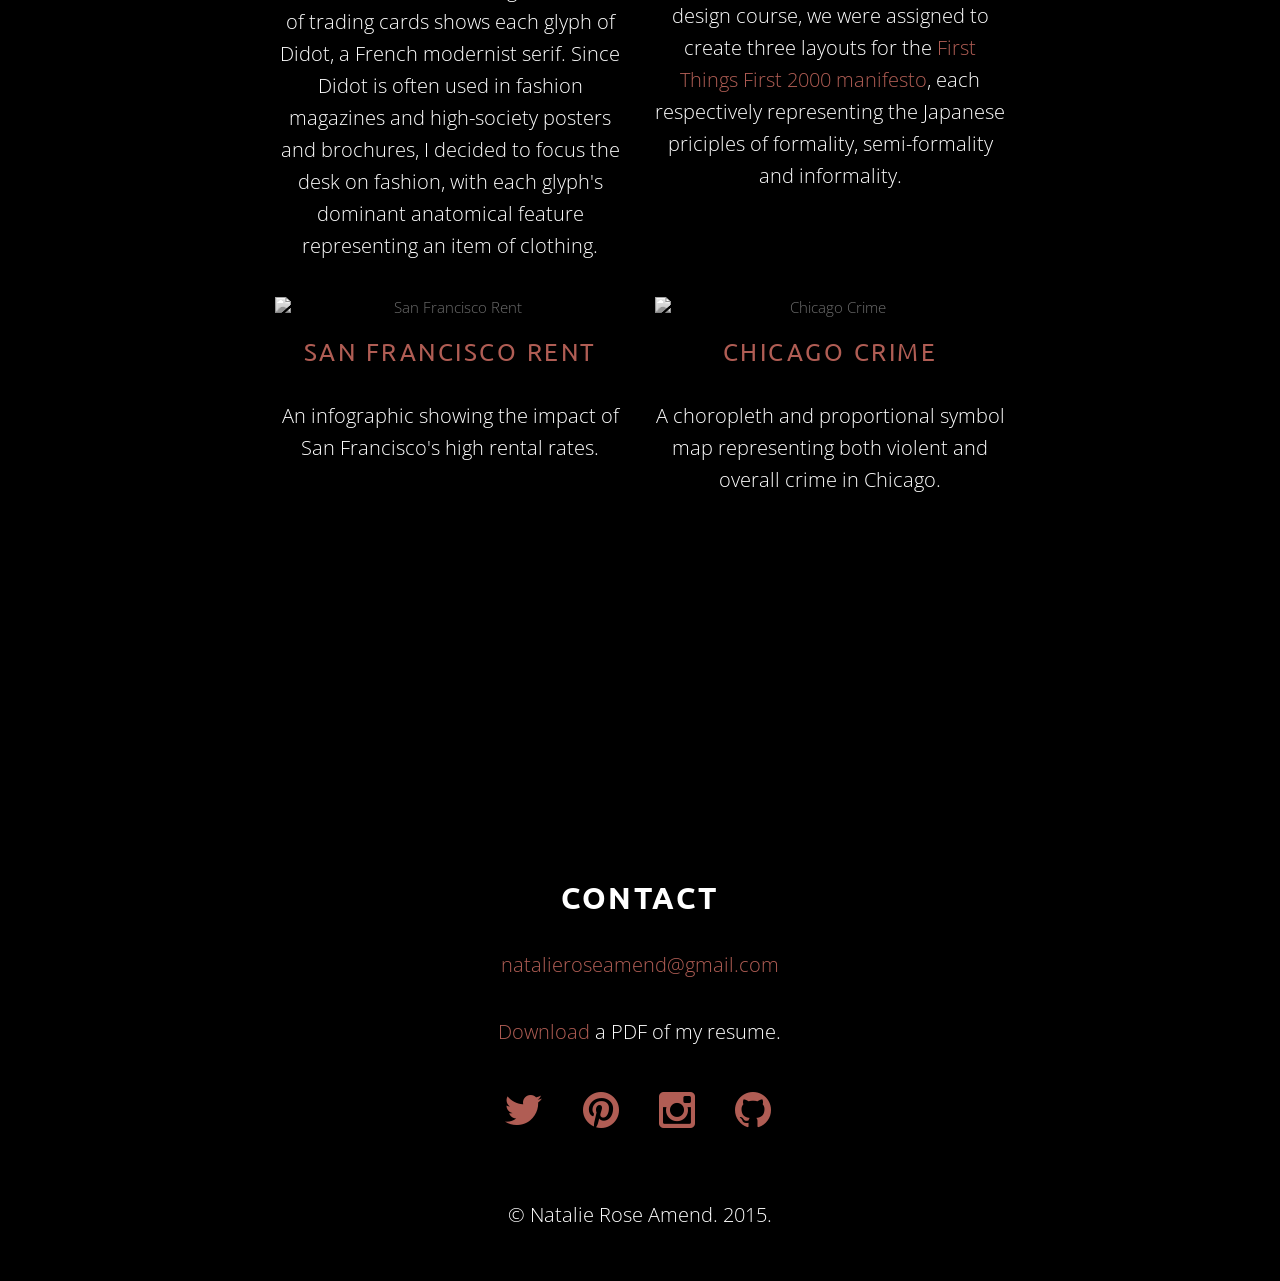
==== commit 09e07d74: "new portfolio site" ====
--- a/archive/index.html
+++ b/archive/index.html
@@ -1,252 +1,256 @@
-<!DOCTYPE html>
-<html lang="en">
-
-<head>
-
-    <meta charset="utf-8">
-    <meta http-equiv="X-UA-Compatible" content="IE=edge">
-    <meta name="viewport" content="width=device-width, initial-scale=1">
-    <meta name="description" content="">
-    <meta name="author" content="">
-
-    <title>NATALIE ROSE AMEND</title>
-
-    <!-- Bootstrap Core CSS -->
-    <link href="css/bootstrap.min.css" rel="stylesheet">
-
-    <!-- Custom CSS -->
-    <link href="css/style.css" rel="stylesheet">
-
-    <!-- Custom Fonts -->
-    <link href="font-awesome/css/font-awesome.min.css" rel="stylesheet" type="text/css">
-    <link href="http://fonts.googleapis.com/css?family=Source Sans Pro:300,400,700,400italic,700italic" rel="stylesheet" type="text/css">
-    <link href="http://fonts.googleapis.com/css?family=Ubuntu:300,400,700" rel="stylesheet" type="text/css">
-
-    <!-- HTML5 Shim and Respond.js IE8 support of HTML5 elements and media queries -->
-    <!-- WARNING: Respond.js doesn't work if you view the page via file:// -->
-    <!--[if lt IE 9]>
-        <script src="https://oss.maxcdn.com/libs/html5shiv/3.7.0/html5shiv.js"></script>
-        <script src="https://oss.maxcdn.com/libs/respond.js/1.4.2/respond.min.js"></script>
-    <![endif]-->
-
-</head>
-
-<body id="page-top" data-spy="scroll" data-target=".navbar-fixed-top">
-
-    <!-- Navigation -->
-    <nav class="navbar navbar-custom navbar-fixed-top" role="navigation">
-        <div class="container">
-            <div class="navbar-header">
-                <button type="button" class="navbar-toggle" data-toggle="collapse" data-target=".navbar-main-collapse">
-                    <i class="fa fa-bars"></i>
-                </button>
-                <a class="navbar-brand page-scroll" href="#page-top">
-                    <span class="light">Natalie Rose Amend</span>
-                </a>
-            </div>
-
-            <!-- Collect the nav links, forms, and other content for toggling -->
-            <div class="collapse navbar-collapse navbar-right navbar-main-collapse">
-                <ul class="nav navbar-nav">
-                    <!-- Hidden li included to remove active class from about link when scrolled up past about section -->
-                    <li class="hidden">
-                        <a href="#page-top"></a>
-                    </li>
-                    <li>
-                        <a class="page-scroll" href="#about">About</a>
-                    </li>
-                    <li>
-                        <a class="page-scroll" href="#portfolio">Portfolio</a>
-                    </li>
-                    <li>
-                        <a class="page-scroll" href="#contact">Contact</a>
-                    </li>
-                </ul>
-            </div>
-            <!-- /.navbar-collapse -->
-        </div>
-        <!-- /.container -->
-    </nav>
-
-    <!-- intro -->
-    <header class="intro">
-        <div class="intro-body">
-            <div class="container">
-                <div class="row">
-                    <div class="col-md-8 col-md-offset-2">
-                        <h1 class="brand-heading">Natalie Rose Amend</h1>
-                        <p class="intro-text">digital + experience designer</p>
-                        <a href="#about" class="btn btn-circle page-scroll">
-                            <i class="fa fa-angle-double-down animated"></i>
-                        </a>
-                    </div>
-                </div>
-            </div>
-        </div>
-    </header>
-
-    <!-- about -->
-    <section id="about" class="container content-section text-center">
-        <div class="row">
-            <div class="col-lg-8 col-lg-offset-2">
-                <h2>About</h2>
-                <p class="center-justified">I'm a digital + UX enthusiast living in Madison, Wisconsin. My academic background is in strategic communication, but I fell into the digital world through work and classes in human-computer interaction, typography and interactive cartography. My designs focus on minimalism, and my process is extremely iterative and collaborative to reach that point of prime simplicity.
-            </div>
-        </div>
-    </section>
-
-    <!-- design portfolio -->
-    <section id="portfolio" class="content-section text-center">
-        <div class="portfolio-section">
-            <div class="container">
-                <div class="col-lg-8 col-lg-offset-2">
-                    <h2>Portfolio</h2>
-<!-- Projects Row -->
-        <div class="row">
-            <div class="col-md-6 portfolio-item">
-                <a href="shhh.html" target="blank">
-                    <img class="img-responsive desaturate" src="http://i.imgur.com/r5UMZY3.png" alt="SHHH Prototype" target="_blank">
-                </a><br>
-                <h3>
-                    <a href="shhh.html" class="light" target="_blank">SHHH</a>
-                </h3>
-                <p>Created for a human-computer interaction course, shhh is an app designed to help students find spots to study based on their preferences. Since this selection by preferences is the app's unique selling point, I created a prototype that put this selection process at the forefront.</p>
-            </div>
-            <div class="col-md-6 portfolio-item">
-                <a href="http://geography.wisc.edu/courses/geog575/f14/students_final_projects/Devils_Lake/index.html" target="_blank">
-                    <img class="img-responsive desaturate" src="http://i.imgur.com/4DS2DC9.png" alt="Devil's Lake State Park Slippy Map" target="_blank">
-                </a><br>
-                <h3>
-                    <a href="http://geography.wisc.edu/courses/geog575/f14/students_final_projects/Devils_Lake/index.html" class="light" target="_blank">Devil's Lake State Park</a>
-                </h3>
-                <p>An interactive slippy map of Devil's Lake State Park near Baraboo, Wisconsin, created using the JavaScript library Leaflet for a final group project in an upper-level interactive cartography course.My contribution was basic UI/UX design, iconography and color and typography choices.</p>
-            </div>
-        </div>
-        <!-- /.row -->
-
-        <!-- Projects Row -->
-        <div class="row">
-            <div class="col-md-6 portfolio-item">
-                <a href="../d3/index.html" target="_blank">
-                    <img class="img-responsive desaturate" src="http://i.imgur.com/hzvXACe.png" alt="Chicago's Poor Health" target="_blank">
-                </a><br>
-                <h3>
-                    <a href="../d3/index.html" class="light" target="_blank">Chicago's Poor Health</a>
-                </h3>
-                <p>An interactive map created using the JavaScript library d3 and TopoJSON showing the correlation between poverty and cause of death in Chicago for an upper-level interactive cartography course.</p>
-            </div>
-            <div class="col-md-6 portfolio-item">
-                <a href="../leaflet/index.html" target="_blank">
-                    <img class="img-responsive desaturate" src="http://i.imgur.com/d52rCHP.png" alt="Bicycle Commuting" target="_blank">
-                </a><br>
-                <h3>
-                    <a href="../leaflet/index.html" class="light" target="_blank">The New Commute</a>
-                </h3>
-                <p>An interactive map created using the JavaScript libraries Leaflet and jQuery AJAX showing the increase in bike commuting in the U.S. over time for an upper-level interactive cartography course.</p>
-            </div>
-        </div>
-        <!-- /.row -->
-
-        <!-- Projects Row -->
-        <div class="row">
-                <div class="col-md-6 portfolio-item">
-                <a href="../img/port/didot-cards.pdf" target="_blank">
-                    <img class="img-responsive desaturate" src="http://i.imgur.com/lZc6gng.png" alt="Didot Cards" target="_blank">
-                </a><br>
-                <h3>
-                    <a href="../img/port/didot-cards.pdf" class="light" target="_blank">Didot Cards</a>
-                </h3>
-                <p>Crated for a course in typography and communication design, this deck of trading cards shows each glyph of Didot, a French modernist serif. Since Didot is often used in fashion magazines and high-society posters and brochures, I decided to focus the desk on fashion, with each glyph's dominant anatomical feature representing an item of clothing.</p>
-            </div>
-            <div class="col-md-6 portfolio-item">
-                <a href="../img/port/first-things-first.pdf" target="_blank">
-                    <img class="img-responsive desaturate" src="http://i.imgur.com/OzWQOEV.png" alt="First Things First 2000 Layout" target="_blank">
-                </a><br>
-                <h3>
-                    <a href="../img/port/first-things-first.pdf" class="light" target="_blank">First Things First Layouts</a>
-                </h3>
-                <p>In a typography and communication design course, we were assigned to create three layouts for the <a href="http://www.eyemagazine.com/feature/article/first-things-first-manifesto-2000" target="_blank">First Things First 2000 manifesto</a>, each respectively utilizing the Japanese priciples of formality, semi-formality and informality.</p>
-            </div>
-        </div>
-        <!-- /.row -->
-
-        <!-- Projects Row -->
-        <div class="row">
-                <div class="col-md-6 portfolio-item">
-                <a href="../img/port/didot-cards.pdf" target="_blank">
-                    <img class="img-responsive desaturate" src="http://i.imgur.com/lZc6gng.png" alt="San Francisco Rent" target="_blank">
-                </a><br>
-                <h3>
-                    <a href="../img/port/didot-cards.pdf" class="light" target="_blank">San Francisco Rent</a>
-                </h3>
-                <p>An infographic showing the impact of San Francisco's high rental rates.</p>
-            </div>
-            <div class="col-md-6 portfolio-item">
-                <a href="../img/port/didot-cards.pdf" target="_blank">
-                    <img class="img-responsive desaturate" src="http://i.imgur.com/OzWQOEV.png" alt="Chicago Crime" target="_blank">
-                </a><br>
-                <h3>
-                    <a href="../img/port/didot-cards.pdf" class="light" target="_blank">Chicago Crime</a>
-                </h3>
-                <p>A choropleth and proportional symbol map representing both violent and overall crime in Chicago.</p>
-            </div>
-        </div>
-        <!-- /.row -->
-
-
-                </div>
-            </div>
-        </div>
-    </section>
-
-    <!-- Contact Section -->
-    <section id="contact" class="container content-section text-center">
-        <div class="row">
-            <div class="col-lg-8 col-lg-offset-2">
-                <h2>Contact</h2>
-                <p><a href="mailto:natalieroseamend@gmail.com">natalieroseamend@gmail.com</a>
-                </p>
-                <p><a href=".../img/Amend_Resume_Spring2015.pdf" target="_blank">Download</a> a PDF of my resume.</p>
-                <ul class="list-inline banner-social-buttons">
-                    <li>
-                        <a href="https://twitter.com/natalieamend" target="_blank" class="btn btn-social"><i class="fa fa-twitter fa-3x"></i></a>
-                    </li>
-                    <li>
-                        <a href="http://www.pinterest.com/natalieamend" target="_blank" class="btn btn-social"><i class="fa fa-pinterest fa-3x"></i></a>
-                    </li>
-                    <li>
-                        <a href="https://instagram.com/natalieroseamend" target="_blank" class="btn btn-social"><i class="fa fa-instagram fa-3x"></i></a>
-                    </li>
-                    <li>
-                        <a href="https://github.com/natalieamend" target="_blank" class="btn btn-social"><i class="fa fa-github fa-3x"></i></a>
-                    </li>
-                </ul>
-            </div>
-        </div>
-    </section>
-
-    <!-- footer -->
-    <footer>
-        <div class="container text-center">
-            <p>&copy; Natalie Rose Amend. 2015.</p>
-        </div>
-    </footer>
-
-    <!-- scroll to top -->
-    <a href="#0" class="cd-top">Top</a>
-
-    <!-- jQuery -->
-    <script src="js/jquery.js"></script>
-
-    <!-- bootstrap -->
-    <script src="js/bootstrap.min.js"></script>
-
-    <!-- jQuery x2 -->
-    <script src="js/jquery.easing.min.js"></script>
-
-    <!-- main javascript -->
-    <script src="js/main.js"></script>
-
-</body>
-
-</html>
+<!DOCTYPE html>
+<html lang="en">
+
+<head>
+
+    <meta charset="utf-8">
+    <meta http-equiv="X-UA-Compatible" content="IE=edge">
+    <meta name="viewport" content="width=device-width, initial-scale=1">
+    <meta name="description" content="">
+    <meta name="author" content="">
+
+    <title>NATALIE ROSE AMEND</title>
+
+    <!-- Bootstrap Core CSS -->
+    <link href="css/bootstrap.min.css" rel="stylesheet">
+
+    <!-- Custom CSS -->
+    <link href="css/style.css" rel="stylesheet">
+
+    <!-- Custom Fonts -->
+    <link href="font-awesome/css/font-awesome.min.css" rel="stylesheet" type="text/css">
+    <link href="http://fonts.googleapis.com/css?family=Open Sans:300,400,700,400italic,700italic" rel="stylesheet" type="text/css">
+    <link href="http://fonts.googleapis.com/css?family=Ubuntu:300,400,700" rel="stylesheet" type="text/css">
+
+    <!-- HTML5 Shim and Respond.js IE8 support of HTML5 elements and media queries -->
+    <!-- WARNING: Respond.js doesn't work if you view the page via file:// -->
+    <!--[if lt IE 9]>
+        <script src="https://oss.maxcdn.com/libs/html5shiv/3.7.0/html5shiv.js"></script>
+        <script src="https://oss.maxcdn.com/libs/respond.js/1.4.2/respond.min.js"></script>
+    <![endif]-->
+
+</head>
+
+<body id="page-top" data-spy="scroll" data-target=".navbar-fixed-top">
+
+    <!-- Navigation -->
+    <nav class="navbar navbar-custom navbar-fixed-top" role="navigation">
+        <div class="container">
+            <div class="navbar-header">
+                <button type="button" class="navbar-toggle" data-toggle="collapse" data-target=".navbar-main-collapse">
+                    <i class="fa fa-bars"></i>
+                </button>
+                <a class="navbar-brand page-scroll" href="#page-top">
+                    <span class="light">Natalie Rose Amend</span>
+                </a>
+            </div>
+
+            <!-- Collect the nav links, forms, and other content for toggling -->
+            <div class="collapse navbar-collapse navbar-right navbar-main-collapse">
+                <ul class="nav navbar-nav">
+                    <!-- Hidden li included to remove active class from about link when scrolled up past about section -->
+                    <li class="hidden">
+                        <a href="#page-top"></a>
+                    </li>
+                    <li>
+                        <a class="page-scroll" href="#about">About</a>
+                    </li>
+                    <li>
+                        <a class="page-scroll" href="#portfolio">Portfolio</a>
+                    </li>
+                    <li>
+                        <a class="page-scroll" href="#contact">Contact</a>
+                    </li>
+                </ul>
+            </div>
+            <!-- /.navbar-collapse -->
+        </div>
+        <!-- /.container -->
+    </nav>
+
+    <!-- intro -->
+    <header class="intro">
+        <div class="intro-body">
+            <div class="container">
+                <div class="row">
+                    <div class="col-md-8 col-md-offset-2">
+                        <h1 class="brand-heading">Natalie Rose Amend</h1>
+                        <p class="intro-text">digital + design + experience</p>
+                        <a href="#about" class="btn btn-circle page-scroll">
+                            <i class="fa fa-angle-double-down animated"></i>
+                        </a>
+                    </div>
+                </div>
+            </div>
+        </div>
+    </header>
+
+    <!-- about -->
+    <section id="about" class="container content-section text-center">
+        <div class="row">
+            <div class="col-lg-8 col-lg-offset-2">
+                <h2>About</h2>
+                <p class="center-justified">I'm a digital + UX enthusiast living in Madison, Wisconsin. My academic background is in strategic communication, but I fell into the digital world through work and classes in human-computer interaction, typography and interactive cartography. My designs focus on minimalism, and my process is extremely iterative and collaborative with the goal of creating designs at their simplest and most usable.
+            </div>
+        </div>
+    </section>
+
+    <!-- design portfolio -->
+    <section id="portfolio" class="content-section text-center">
+        <div class="portfolio-section">
+            <div class="container">
+                <div class="col-lg-8 col-lg-offset-2">
+                    <h2>Portfolio</h2>
+<!-- Projects Row -->
+        <div class="row">
+            <div class="col-md-6 portfolio-item UX">
+                <a href="shhh.html" target="blank">
+                    <img class="img-responsive desaturate" src="img/port/shhh.png" alt="SHHH Prototype" target="_blank">
+                </a><br>
+                <h3>
+                    <a href="shhh.html" class="light" target="_blank">SHHH</a>
+                </h3>
+                <p>Created for a human-computer interaction course, shhh is an app designed to help students find spots to study based on their preferences. Since this selection by preferences is the app's unique selling point, I created a prototype that put this selection process at the forefront.</p>
+            </div>
+            <div class="col-md-6 portfolio-item">
+                <a href="http://geography.wisc.edu/courses/geog575/f14/students_final_projects/Devils_Lake/index.html" target="_blank">
+                    <img class="img-responsive desaturate" src="http://i.imgur.com/4DS2DC9.png" alt="Devil's Lake State Park Slippy Map" target="_blank">
+                </a><br>
+                <h3>
+                    <a href="http://geography.wisc.edu/courses/geog575/f14/students_final_projects/Devils_Lake/index.html" class="light" target="_blank">Devil's Lake State Park</a>
+                </h3>
+                <p>An interactive slippy map of Devil's Lake State Park near Baraboo, Wisconsin, created using the JavaScript library Leaflet for a final group project in an upper-level interactive cartography course.My contribution was basic UI/UX design, iconography and color and typography choices.</p>
+            </div>
+        </div>
+        <!-- /.row -->
+
+        <!-- Projects Row -->
+        <div class="row">
+            <div class="col-md-6 portfolio-item interactive">
+                <a href="d3/index.html" target="_blank">
+                    <img class="img-responsive desaturate" src="http://i.imgur.com/hzvXACe.png" alt="Chicago's Poor Health" target="_blank">
+                </a><br>
+                <h3>
+                    <a href="d3/index.html" class="light" target="_blank">Chicago's Poor Health</a>
+                </h3>
+                <p>An interactive map created using the JavaScript library d3 and TopoJSON showing the correlation between poverty and cause of death in Chicago for an upper-level interactive cartography course.</p>
+            </div>
+            <div class="col-md-6 portfolio-item interactive">
+                <a href="leaflet/index.html" target="_blank">
+                    <img class="img-responsive desaturate" src="http://i.imgur.com/d52rCHP.png" alt="Bicycle Commuting" target="_blank">
+                </a><br>
+                <h3>
+                    <a href="leaflet/index.html" class="light" target="_blank">The New Commute</a>
+                </h3>
+                <p>An interactive map created using the JavaScript libraries Leaflet and jQuery AJAX showing the increase in bike commuting in the U.S. over time for an upper-level interactive cartography course.</p>
+            </div>
+        </div>
+        <!-- /.row -->
+
+        <!-- Projects Row -->
+        <div class="row">
+                <div class="col-md-6 portfolio-item print">
+                <a href="img/port/didot-cards.pdf" target="_blank">
+                    <img class="img-responsive desaturate" src="img/port/didot-cards.png" alt="Didot Cards" target="_blank">
+                </a><br>
+                <h3>
+                    <a href="img/port/didot-cards.pdf" class="light" target="_blank">Didot Cards</a>
+                </h3>
+                <p>Created for a course in typography and communication design, this deck of trading cards shows each glyph of Didot, a French modernist serif. Since Didot is often used in fashion magazines and high-society posters and brochures, I decided to focus the desk on fashion, with each glyph's dominant anatomical feature representing an item of clothing.</p>
+            </div>
+            <div class="col-md-6 portfolio-item print">
+                <a href="img/port/first-things-first.pdf" target="_blank">
+                    <img class="img-responsive desaturate" src="img/port/first-things-first.png" alt="First Things First 2000 Layout" target="_blank">
+                </a><br>
+                <h3>
+                    <a href="img/port/first-things-first.pdf" class="light" target="_blank">First Things First Layouts</a>
+                </h3>
+                <p>In a typography and communication design course, we were assigned to create three layouts for the <a href="http://www.eyemagazine.com/feature/article/first-things-first-manifesto-2000" target="_blank">First Things First 2000 manifesto</a>, each respectively representing the Japanese priciples of formality, semi-formality and informality.</p>
+            </div>
+        </div>
+        <!-- /.row -->
+
+        <!-- Projects Row -->
+        <div class="row">
+                <div class="col-md-6 portfolio-item print">
+                <a href="img/port/SF-rent.jpg" target="_blank">
+                    <img class="img-responsive desaturate" src="http://i.imgur.com/lZc6gng.png" alt="San Francisco Rent" target="_blank">
+                </a><br>
+                <h3>
+                    <a href="img/port/SF-rent.jpg" class="light" target="_blank">San Francisco Rent</a>
+                </h3>
+                <p>An infographic showing the impact of San Francisco's high rental rates.</p>
+            </div>
+            <div class="col-md-6 portfolio-item print">
+                <a href="img/port/chicago-crime.jpg" target="_blank">
+                    <img class="img-responsive desaturate" src="http://i.imgur.com/OzWQOEV.png" alt="Chicago Crime" target="_blank">
+                </a><br>
+                <h3>
+                    <a href="img/port/chicago-crime.jpg" class="light" target="_blank">Chicago Crime</a>
+                </h3>
+                <p>A choropleth and proportional symbol map representing both violent and overall crime in Chicago.</p>
+            </div>
+        </div>
+        <!-- /.row -->
+
+
+                </div>
+            </div>
+        </div>
+    </div>
+    </section>
+
+    <!-- Contact Section -->
+    <section id="contact" class="container content-section text-center">
+        <div class="row">
+            <div class="col-lg-8 col-lg-offset-2">
+                <h2>Contact</h2>
+                <p><a href="mailto:natalieroseamend@gmail.com">natalieroseamend@gmail.com</a>
+                </p>
+                <p><a href="img/Amend_Resume_Spring2015.pdf" target="_blank">Download</a> a PDF of my resume.</p>
+                <ul class="list-inline banner-social-buttons">
+                    <li>
+                        <a href="https://twitter.com/natalieamend" target="_blank" class="btn btn-social"><i class="fa fa-twitter fa-3x"></i></a>
+                    </li>
+                    <li>
+                        <a href="http://www.pinterest.com/natalieamend" target="_blank" class="btn btn-social"><i class="fa fa-pinterest fa-3x"></i></a>
+                    </li>
+                    <li>
+                        <a href="https://instagram.com/natalieroseamend" target="_blank" class="btn btn-social"><i class="fa fa-instagram fa-3x"></i></a>
+                    </li>
+                    <li>
+                        <a href="https://github.com/natalieamend" target="_blank" class="btn btn-social"><i class="fa fa-github fa-3x"></i></a>
+                    </li>
+                </ul>
+            </div>
+    </section>
+
+    <!-- footer -->
+    <footer>
+        <div class="container text-center">
+            <p>&copy; Natalie Rose Amend. 2015.</p>
+        </div>
+    </footer>
+
+    <!-- scroll to top -->
+    <a href="#0" class="cd-top">Top</a>
+
+    <!-- filter -->
+    <script src="js/jquery-1.3.2.min.js" type="text/javascript" charset="utf-8"></script>
+    <script src="js/filterable.pack.js" type="text/javascript" charset="utf-8"></script>
+
+    <!-- jQuery -->
+    <script src="js/jquery.js"></script>
+
+    <!-- bootstrap -->
+    <script src="js/bootstrap.min.js"></script>
+
+    <!-- jQuery x2 -->
+    <script src="js/jquery.easing.min.js"></script>
+
+    <!-- main javascript -->
+    <script src="js/main.js"></script>
+
+</body>
+
+</html>
--- a/archive/css/style.css
+++ b/archive/css/style.css
@@ -7,10 +7,11 @@
 body {
     width: 100%;
     height: 100%;
-    font-family: Source Sans Pro,"Helvetica Neue",Helvetica,Arial,sans-serif;
+    font-family: "Open Sans","Helvetica Neue",Helvetica,Arial,sans-serif;
     font-weight: lighter;
     color: #fff;
     background-color: #000;
+    font-size: 11pt;
 }
 
 html {
@@ -92,6 +93,14 @@
     filter: none;
     opacity: 1;
 }
+
+.center-justified {
+  text-align: justify;
+  text-justify: inter-word;
+  margin: auto;
+  width: 21em;
+}
+
 
 .navbar-custom {
     margin-bottom: 0;
